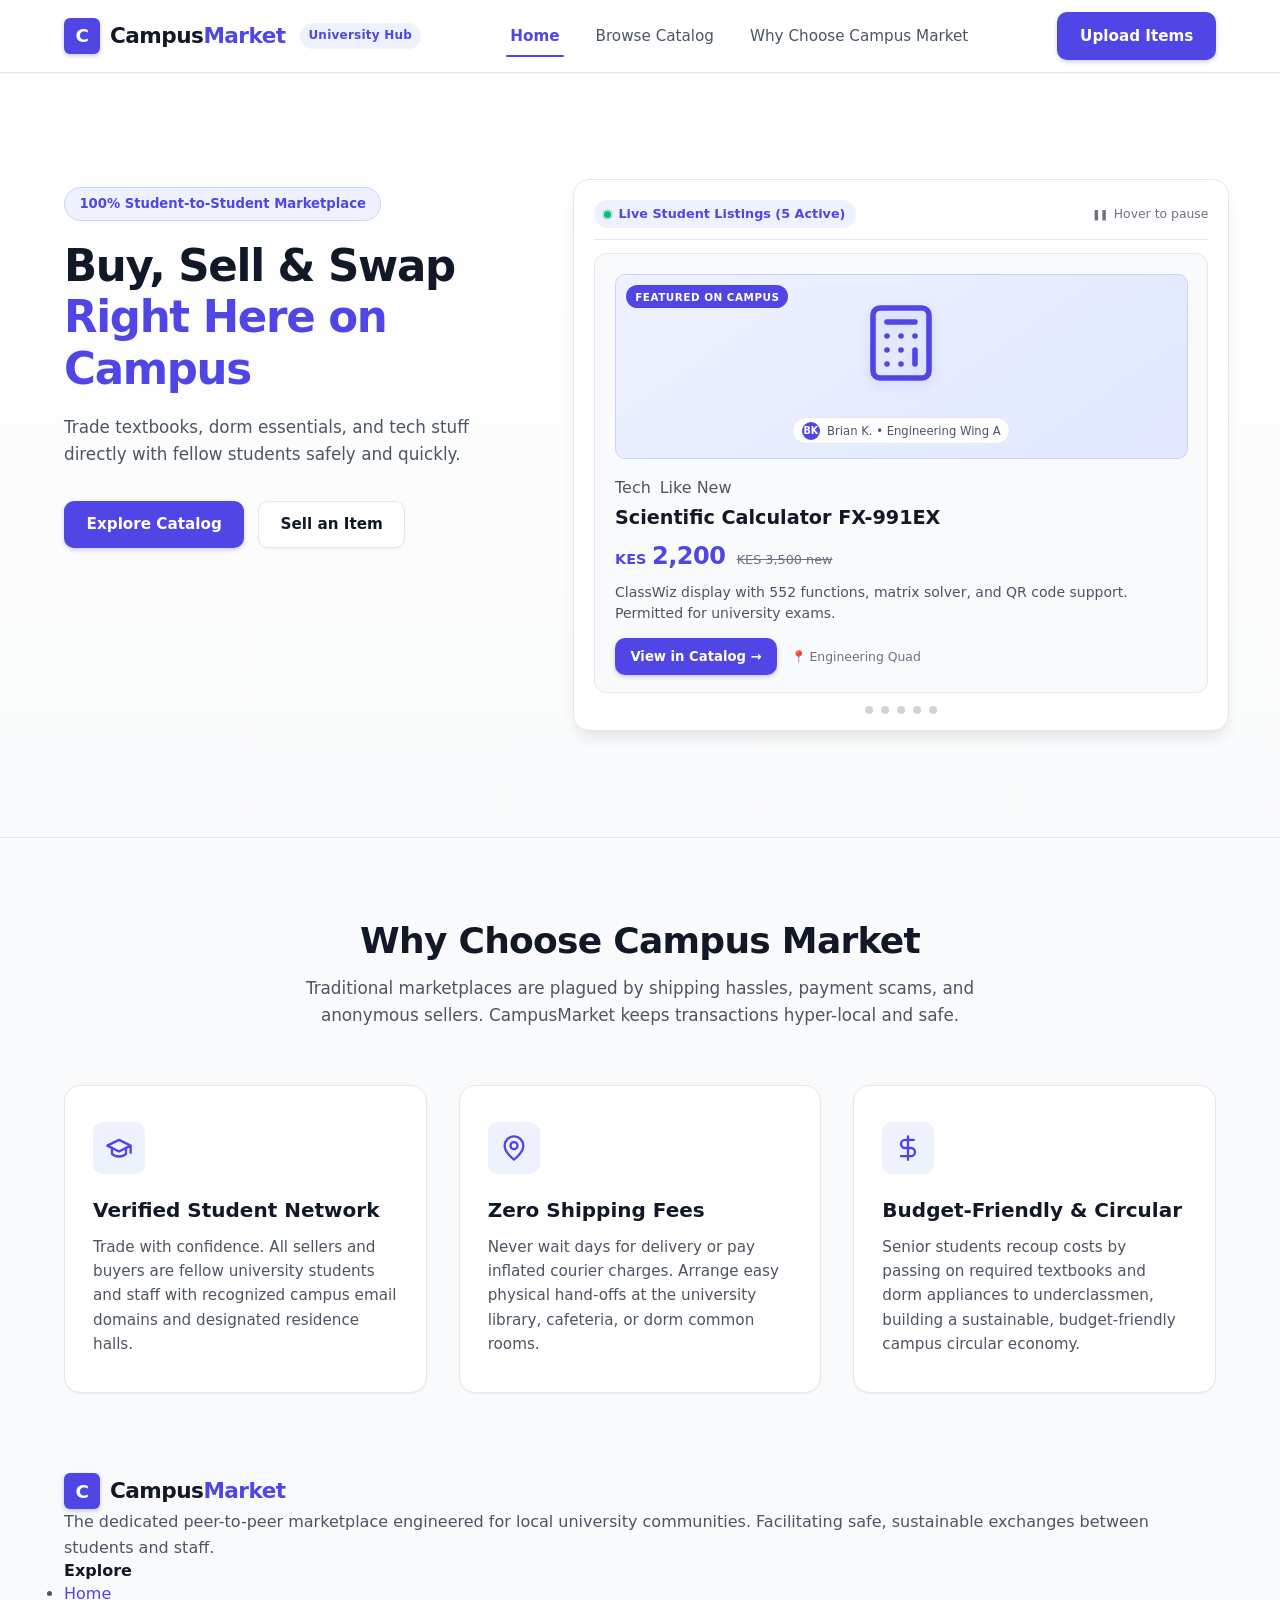
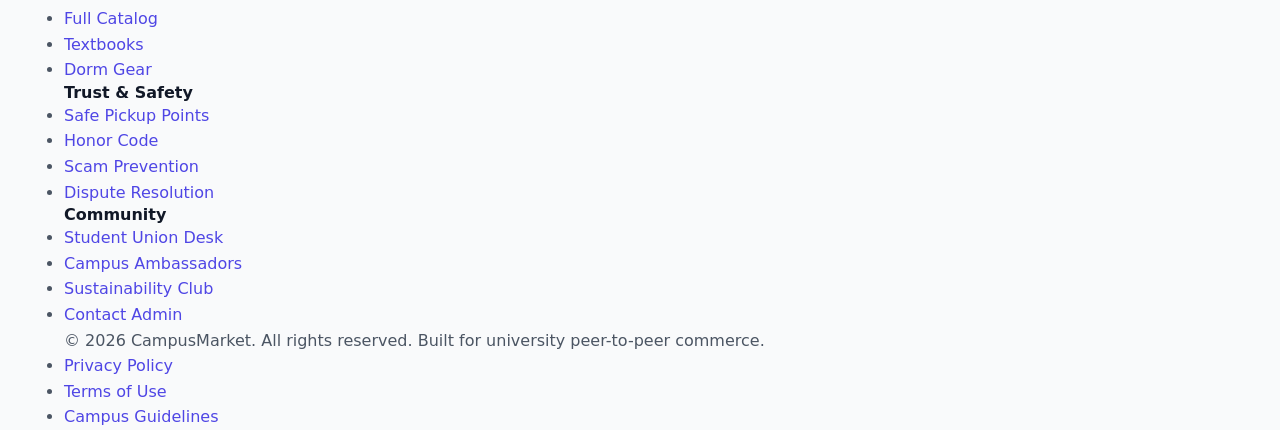
==== index.html @ c62307fa "Finished the home screen" ====
<!DOCTYPE html>
<html lang="en">
<head>
  <meta charset="UTF-8">
  <meta name="viewport" content="width=device-width, initial-scale=1.0">
  <title>CampusMarket - University Peer-to-Peer Marketplace</title>
  <meta name="description" content="CampusMarket is a safe, peer-to-peer campus marketplace for university students to buy, sell, and trade textbooks, dorm equipment, electronics, and supplies locally.">
  <meta property="og:title" content="CampusMarket - University Peer-to-Peer Marketplace">
  <meta property="og:description" content="Buy and sell textbooks, dorm equipment, and academic supplies directly with verified students on campus.">
  <meta property="og:type" content="website">
  
  <!-- Central Stylesheet -->
  <link rel="stylesheet" href="styles.css">
</head>
<body>

  <!-- Accessible Skip to Main Content Link -->
  <a href="#main-content" class="skip-link" id="skip-to-content">Skip to main content</a>

  <!-- ======================================================================
       Global Header & Sticky Navigation
       ====================================================================== -->
  <header class="global-header" id="global-header">
    <div class="container">
      <div class="nav-wrapper">
        <!-- Brand Identity Logo -->
        <a href="index.html" class="brand-logo" id="brand-logo" aria-label="CampusMarket Home">
          <span class="brand-icon-emblem" aria-hidden="true">C</span>
          <span>Campus<span class="brand-accent">Market</span></span>
          <span class="campus-tag">University Hub</span>
        </a>

        <!-- Primary Navigation Links -->
        <nav class="main-nav" id="main-nav" aria-label="Primary Navigation">
          <ul class="nav-list">
            <li><a href="index.html" class="nav-link active" id="nav-link-home" aria-current="page">Home</a></li>
            <li><a href="catalog.html" class="nav-link" id="nav-link-catalog">Browse Catalog</a></li>
            <li><a href="#features" class="nav-link" id="nav-link-why">Why Choose Campus Market</a></li>
          </ul>
        </nav>

        <!-- Header Action CTA -->
        <div class="nav-actions">
          <a href="catalog.html#upload" class="btn btn-primary" id="nav-btn-upload">Upload Items</a>
        </div>
      </div>
    </div>
  </header>

  <!-- ======================================================================
       Main Content Area
       ====================================================================== -->
  <main id="main-content">

    <!-- Hero Banner Section (Near Full-Screen Height with Top-Aligned Left Content and Pure CSS Slider on Right) -->
    <section class="hero-section hero" id="hero-section" aria-labelledby="hero-heading">
      <div class="container hero-container">
        
        <!-- Left Column: Catchphrase & Messaging (~40% width, Top-Aligned) -->
        <div class="hero-content" id="hero-content">
          <div class="hero-pill-badge" id="hero-badge">
            100% Student-to-Student Marketplace
          </div>
          
          <h1 class="hero-title" id="hero-heading">
            Buy, Sell &amp; Swap <br><span class="highlight">Right Here on Campus</span>
          </h1>

          <p class="hero-subtitle">
            Trade textbooks, dorm essentials, and tech stuff directly with fellow students safely and quickly.
          </p>

          <div class="hero-cta-group">
            <a href="catalog.html" class="btn btn-primary" id="hero-cta-browse">
              Explore Catalog
            </a>
            <a href="catalog.html#upload" class="btn btn-secondary" id="hero-cta-sell">
              Sell an Item
            </a>
          </div>
        </div>

        <!-- Right Column: Animated Product Slider Showcase (~60% width) -->
        <div class="hero-showcase" id="hero-showcase">
          <div class="slider-wrapper">
            
            <!-- Slider Top Utility Bar -->
            <div class="slider-top-bar">
              <div class="slider-status-pill">
                <span class="live-dot" aria-hidden="true"></span>
                <span>Live Student Listings (5 Active)</span>
              </div>
              <div class="slider-hint">
                <span class="pause-symbol" aria-hidden="true">&#10074;&#10074;</span>
                <span>Hover to pause</span>
              </div>
            </div>

            <!-- Viewport with hidden overflow -->
            <div class="slider-viewport" id="hero-slider-viewport">
              <div class="slider-track" id="hero-slider-track">

                <!-- Slide 1: Scientific Calculator FX-991EX (Tech) -->
                <article class="slide" id="slide-1" aria-label="Slide 1 of 5: Scientific Calculator FX-991EX">
                  <div class="slide-inner">
                    <!-- Top Portion: Visual Container -->
                    <div class="slide-image-container">
                      <span class="featured-campus-badge">Featured on Campus</span>
                      <div class="slide-graphic-box">
                        <svg width="84" height="84" viewBox="0 0 24 24" fill="none" stroke="#4F46E5" stroke-width="1.6" stroke-linecap="round" stroke-linejoin="round" aria-hidden="true">
                          <rect x="4" y="2" width="16" height="20" rx="2"></rect>
                          <line x1="8" y1="6" x2="16" y2="6"></line>
                          <line x1="16" y1="14" x2="16" y2="18"></line>
                          <path d="M16 10h.01"></path>
                          <path d="M12 10h.01"></path>
                          <path d="M8 10h.01"></path>
                          <path d="M12 14h.01"></path>
                          <path d="M8 14h.01"></path>
                          <path d="M12 18h.01"></path>
                          <path d="M8 18h.01"></path>
                        </svg>
                      </div>
                      <div class="slide-seller-pill">
                        <span class="seller-avatar" aria-hidden="true">BK</span>
                        <span>Brian K. • Engineering Wing A</span>
                      </div>
                    </div>

                    <!-- Bottom Portion: Product Details Stack -->
                    <div class="slide-content">
                      <div class="slide-meta-row">
                        <span class="card-category-tag">Tech</span>
                        <span class="condition-badge badge-like-new">Like New</span>
                      </div>
                      <h3 class="slide-title">Scientific Calculator FX-991EX</h3>
                      <div class="slide-price-tag">
                        <span class="price-currency">KES</span>
                        <span class="price-amount">2,200</span>
                        <span class="price-original">KES 3,500 new</span>
                      </div>
                      <p class="slide-description">
                        ClassWiz display with 552 functions, matrix solver, and QR code support. Permitted for university exams.
                      </p>
                      <div class="slide-actions">
                        <a href="catalog.html#product-3" class="btn btn-primary btn-sm">View in Catalog &rarr;</a>
                        <span class="slide-pickup-note">&#128205; Engineering Quad</span>
                      </div>
                    </div>
                  </div>
                </article>

                <!-- Slide 2: Calculus: Early Transcendentals (Textbook) -->
                <article class="slide" id="slide-2" aria-label="Slide 2 of 5: Calculus Early Transcendentals">
                  <div class="slide-inner">
                    <!-- Top Portion: Visual Container -->
                    <div class="slide-image-container">
                      <span class="featured-campus-badge">Featured on Campus</span>
                      <div class="slide-graphic-box">
                        <svg width="84" height="84" viewBox="0 0 24 24" fill="none" stroke="#4F46E5" stroke-width="1.6" stroke-linecap="round" stroke-linejoin="round" aria-hidden="true">
                          <path d="M4 19.5v-15A2.5 2.5 0 0 1 6.5 2H20v20H6.5a2.5 2.5 0 0 1-2.5-2.5Z"></path>
                          <path d="M6 6h10"></path>
                          <path d="M6 10h10"></path>
                          <path d="M12 14c-1 0-2 .8-2 2s1 2 2 2 2 .8 2 2-1 2-2 2"></path>
                        </svg>
                      </div>
                      <div class="slide-seller-pill">
                        <span class="seller-avatar" aria-hidden="true">AW</span>
                        <span>Amina W. • Main Library Quad</span>
                      </div>
                    </div>

                    <!-- Bottom Portion: Product Details Stack -->
                    <div class="slide-content">
                      <div class="slide-meta-row">
                        <span class="card-category-tag">Textbook</span>
                        <span class="condition-badge badge-like-new">Like New</span>
                      </div>
                      <h3 class="slide-title">Calculus: Early Transcendentals</h3>
                      <div class="slide-price-tag">
                        <span class="price-currency">KES</span>
                        <span class="price-amount">1,500</span>
                        <span class="price-original">KES 3,800 bookstore</span>
                      </div>
                      <p class="slide-description">
                        James Stewart 9th Edition hardcover. Pristine condition with crisp, clean unhighlighted pages.
                      </p>
                      <div class="slide-actions">
                        <a href="catalog.html#product-1" class="btn btn-primary btn-sm">View in Catalog &rarr;</a>
                        <span class="slide-pickup-note">&#128205; Library 2nd Floor</span>
                      </div>
                    </div>
                  </div>
                </article>

                <!-- Slide 3: Mini Fridge / Dorm Kettle (Dorm Gear) -->
                <article class="slide" id="slide-3" aria-label="Slide 3 of 5: Mini Fridge and Dorm Kettle">
                  <div class="slide-inner">
                    <!-- Top Portion: Visual Container -->
                    <div class="slide-image-container">
                      <span class="featured-campus-badge">Featured on Campus</span>
                      <div class="slide-graphic-box">
                        <svg width="84" height="84" viewBox="0 0 24 24" fill="none" stroke="#4F46E5" stroke-width="1.6" stroke-linecap="round" stroke-linejoin="round" aria-hidden="true">
                          <path d="M5 2h14a2 2 0 0 1 2 2v16a2 2 0 0 1-2 2H5a2 2 0 0 1-2-2V4a2 2 0 0 1 2-2Z"></path>
                          <line x1="3" y1="10" x2="21" y2="10"></line>
                          <line x1="7" y1="6" x2="7" y2="7"></line>
                          <line x1="7" y1="14" x2="7" y2="16"></line>
                        </svg>
                      </div>
                      <div class="slide-seller-pill">
                        <span class="seller-avatar" aria-hidden="true">DO</span>
                        <span>David O. • Hall 4 Dorms</span>
                      </div>
                    </div>

                    <!-- Bottom Portion: Product Details Stack -->
                    <div class="slide-content">
                      <div class="slide-meta-row">
                        <span class="card-category-tag">Dorm Gear</span>
                        <span class="condition-badge badge-good">Good</span>
                      </div>
                      <h3 class="slide-title">Mini Fridge / Dorm Kettle</h3>
                      <div class="slide-price-tag">
                        <span class="price-currency">KES</span>
                        <span class="price-amount">3,500</span>
                        <span class="price-original">KES 6,200 new</span>
                      </div>
                      <p class="slide-description">
                        Fast-boil 1.8L auto-shutoff electric kettle and hostel cooler storage essentials. Fully tested.
                      </p>
                      <div class="slide-actions">
                        <a href="catalog.html#product-2" class="btn btn-primary btn-sm">View in Catalog &rarr;</a>
                        <span class="slide-pickup-note">&#128205; Hall 4 Common Room</span>
                      </div>
                    </div>
                  </div>
                </article>

                <!-- Slide 4: TaoTronics LED Study Desk Lamp (Dorm Gear) -->
                <article class="slide" id="slide-4" aria-label="Slide 4 of 5: TaoTronics LED Study Desk Lamp">
                  <div class="slide-inner">
                    <!-- Top Portion: Visual Container -->
                    <div class="slide-image-container">
                      <span class="featured-campus-badge">Featured on Campus</span>
                      <div class="slide-graphic-box">
                        <svg width="84" height="84" viewBox="0 0 24 24" fill="none" stroke="#4F46E5" stroke-width="1.6" stroke-linecap="round" stroke-linejoin="round" aria-hidden="true">
                          <path d="M12 2v6"></path>
                          <path d="M9 8h6l2 4H7l2-4z"></path>
                          <path d="M12 12v6"></path>
                          <path d="M8 22h8"></path>
                          <line x1="12" y1="18" x2="12" y2="22"></line>
                          <line x1="5" y1="12" x2="3" y2="13"></line>
                          <line x1="19" y1="12" x2="21" y2="13"></line>
                        </svg>
                      </div>
                      <div class="slide-seller-pill">
                        <span class="seller-avatar" aria-hidden="true">FC</span>
                        <span>Faith C. • Hall 2 East Wing</span>
                      </div>
                    </div>

                    <!-- Bottom Portion: Product Details Stack -->
                    <div class="slide-content">
                      <div class="slide-meta-row">
                        <span class="card-category-tag">Dorm Gear</span>
                        <span class="condition-badge badge-like-new">Like New</span>
                      </div>
                      <h3 class="slide-title">TaoTronics LED Study Desk Lamp</h3>
                      <div class="slide-price-tag">
                        <span class="price-currency">KES</span>
                        <span class="price-amount">1,850</span>
                        <span class="price-original">KES 3,200 new</span>
                      </div>
                      <p class="slide-description">
                        Flicker-free desk lamp with 5 color temperatures, multi-level dimming, and built-in USB charging port.
                      </p>
                      <div class="slide-actions">
                        <a href="catalog.html#product-4" class="btn btn-primary btn-sm">View in Catalog &rarr;</a>
                        <span class="slide-pickup-note">&#128205; Hall 2 Reception</span>
                      </div>
                    </div>
                  </div>
                </article>

                <!-- Slide 5: Sony WH-CH720N Noise-Cancelling Headphones (Tech) -->
                <article class="slide" id="slide-5" aria-label="Slide 5 of 5: Sony WH-CH720N Headphones">
                  <div class="slide-inner">
                    <!-- Top Portion: Visual Container -->
                    <div class="slide-image-container">
                      <span class="featured-campus-badge">Featured on Campus</span>
                      <div class="slide-graphic-box">
                        <svg width="84" height="84" viewBox="0 0 24 24" fill="none" stroke="#4F46E5" stroke-width="1.6" stroke-linecap="round" stroke-linejoin="round" aria-hidden="true">
                          <path d="M3 18v-6a9 9 0 0 1 18 0v6"></path>
                          <path d="M21 19a2 2 0 0 1-2 2h-1a2 2 0 0 1-2-2v-3a2 2 0 0 1 2-2h3zM3 19a2 2 0 0 0 2 2h1a2 2 0 0 0 2-2v-3a2 2 0 0 0-2-2H3z"></path>
                        </svg>
                      </div>
                      <div class="slide-seller-pill">
                        <span class="seller-avatar" aria-hidden="true">SA</span>
                        <span>Stacy A. • Postgraduate Wing</span>
                      </div>
                    </div>

                    <!-- Bottom Portion: Product Details Stack -->
                    <div class="slide-content">
                      <div class="slide-meta-row">
                        <span class="card-category-tag">Tech</span>
                        <span class="condition-badge badge-good">Good</span>
                      </div>
                      <h3 class="slide-title">Sony WH-CH720N Headphones</h3>
                      <div class="slide-price-tag">
                        <span class="price-currency">KES</span>
                        <span class="price-amount">7,900</span>
                        <span class="price-original">KES 14,500 new</span>
                      </div>
                      <p class="slide-description">
                        Dual noise-sensor active cancellation with 35-hour battery life. Ideal for focused revision in campus libraries.
                      </p>
                      <div class="slide-actions">
                        <a href="catalog.html#product-6" class="btn btn-primary btn-sm">View in Catalog &rarr;</a>
                        <span class="slide-pickup-note">&#128205; Postgraduate Hall</span>
                      </div>
                    </div>
                  </div>
                </article>

              </div>
            </div>

            <!-- Pure CSS Visual Slide Indicators (5 Dots Synchronized) -->
            <div class="slider-indicators" aria-hidden="true">
              <span class="indicator-dot dot-1" title="Slide 1"></span>
              <span class="indicator-dot dot-2" title="Slide 2"></span>
              <span class="indicator-dot dot-3" title="Slide 3"></span>
              <span class="indicator-dot dot-4" title="Slide 4"></span>
              <span class="indicator-dot dot-5" title="Slide 5"></span>
            </div>

          </div>
        </div>

      </div>
    </section>

    <!-- Features & Benefits Section (3-Column Architecture) -->
    <section class="features-section" id="features" aria-labelledby="features-heading">
      <div class="container">
        
        <header class="section-header">
          <h2 id="features-heading">Why Choose Campus Market</h2>
          <p>Traditional marketplaces are plagued by shipping hassles, payment scams, and anonymous sellers. CampusMarket keeps transactions hyper-local and safe.</p>
        </header>

        <div class="features-grid">
          
          <!-- Feature 1: Verified University Network -->
          <article class="feature-card" id="feature-verified">
            <div class="feature-icon-bubble" aria-hidden="true">
              <!-- Academic Verification Icon -->
              <svg width="28" height="28" viewBox="0 0 24 24" fill="none" stroke="currentColor" stroke-width="2" stroke-linecap="round" stroke-linejoin="round">
                <path d="M22 10v6M2 10l10-5 10 5-10 5z"></path>
                <path d="M6 12v5c3 3 9 3 12 0v-5"></path>
              </svg>
            </div>
            <h3>Verified Student Network</h3>
            <p>
              Trade with confidence. All sellers and buyers are fellow university students and staff with recognized campus email domains and designated residence halls.
            </p>
          </article>

          <!-- Feature 2: Zero Shipping & Instant Pickup -->
          <article class="feature-card" id="feature-shipping">
            <div class="feature-icon-bubble" aria-hidden="true">
              <!-- Location / Hand-off Icon -->
              <svg width="28" height="28" viewBox="0 0 24 24" fill="none" stroke="currentColor" stroke-width="2" stroke-linecap="round" stroke-linejoin="round">
                <path d="M20 10c0 6-8 12-8 12s-8-6-8-12a8 8 0 0 1 16 0Z"></path>
                <circle cx="12" cy="10" r="3"></circle>
              </svg>
            </div>
            <h3>Zero Shipping Fees</h3>
            <p>
              Never wait days for delivery or pay inflated courier charges. Arrange easy physical hand-offs at the university library, cafeteria, or dorm common rooms.
            </p>
          </article>

          <!-- Feature 3: Affordable Academic Essentials -->
          <article class="feature-card" id="feature-savings">
            <div class="feature-icon-bubble" aria-hidden="true">
              <!-- Savings / Eco Reuse Icon -->
              <svg width="28" height="28" viewBox="0 0 24 24" fill="none" stroke="currentColor" stroke-width="2" stroke-linecap="round" stroke-linejoin="round">
                <path d="M12 2v20M17 5H9.5a3.5 3.5 0 0 0 0 7h5a3.5 3.5 0 0 1 0 7H6"></path>
              </svg>
            </div>
            <h3>Budget-Friendly &amp; Circular</h3>
            <p>
              Senior students recoup costs by passing on required textbooks and dorm appliances to underclassmen, building a sustainable, budget-friendly campus circular economy.
            </p>
          </article>

        </div>
      </div>
    </section>

  </main>

  <!-- ======================================================================
       Global Footer
       ====================================================================== -->
  <footer class="global-footer" id="global-footer">
    <div class="container">
      
      <div class="footer-grid">
        <!-- Brand Information Column -->
        <div class="footer-col footer-brand-col">
          <a href="index.html" class="brand-logo footer-brand-logo" id="footer-brand-logo">
            <span class="brand-icon-emblem" aria-hidden="true">C</span>
            <span>Campus<span class="brand-accent">Market</span></span>
          </a>
          <p>
            The dedicated peer-to-peer marketplace engineered for local university communities. Facilitating safe, sustainable exchanges between students and staff.
          </p>
        </div>

        <!-- Quick Navigation -->
        <div class="footer-col">
          <h4>Explore</h4>
          <ul class="footer-nav-list">
            <li><a href="index.html" class="footer-nav-link">Home</a></li>
            <li><a href="catalog.html" class="footer-nav-link">Full Catalog</a></li>
            <li><a href="catalog.html" class="footer-nav-link">Textbooks</a></li>
            <li><a href="catalog.html" class="footer-nav-link">Dorm Gear</a></li>
          </ul>
        </div>

        <!-- Campus Safety Guidelines -->
        <div class="footer-col">
          <h4>Trust &amp; Safety</h4>
          <ul class="footer-nav-list">
            <li><a href="#features" class="footer-nav-link">Safe Pickup Points</a></li>
            <li><a href="#features" class="footer-nav-link">Honor Code</a></li>
            <li><a href="#features" class="footer-nav-link">Scam Prevention</a></li>
            <li><a href="#features" class="footer-nav-link">Dispute Resolution</a></li>
          </ul>
        </div>

        <!-- Academic Community Support -->
        <div class="footer-col">
          <h4>Community</h4>
          <ul class="footer-nav-list">
            <li><a href="catalog.html" class="footer-nav-link">Student Union Desk</a></li>
            <li><a href="catalog.html" class="footer-nav-link">Campus Ambassadors</a></li>
            <li><a href="catalog.html" class="footer-nav-link">Sustainability Club</a></li>
            <li><a href="catalog.html" class="footer-nav-link">Contact Admin</a></li>
          </ul>
        </div>
      </div>

      <!-- Footer Bottom Copyright & Standards -->
      <div class="footer-bottom-bar">
        <p class="copyright-text">&copy; 2026 CampusMarket. All rights reserved. Built for university peer-to-peer commerce.</p>
        <ul class="footer-legal-links">
          <li><a href="#">Privacy Policy</a></li>
          <li><a href="#">Terms of Use</a></li>
          <li><a href="#">Campus Guidelines</a></li>
        </ul>
      </div>

    </div>
  </footer>

</body>
</html>
---- styles.css ----
:root {
  /* Brand Color Palette */
  --color-primary: #4F46E5;        /* Tech Marketplace Indigo */
  --color-primary-hover: #4338CA;  /* Dark Indigo */
  --color-primary-light: #EEF2FF;  /* Subtle Indigo Tint */
  --color-primary-border: #C7D2FE; /* Indigo Accent Border */

  /* Neutral Surface & Background System */
  --color-bg: #F9FAFB;             /* Soft Neutral Page Background */
  --color-surface: #FFFFFF;        /* Pure White Card/Header Surface */
  --color-surface-subtle: #F3F4F6; /* Light Contrast Background */
  --color-border: #E5E7EB;         /* Standard Subtle Divider */
  --color-border-dark: #D1D5DB;    /* Interactive Border */

  /* High-Contrast Typography */
  --color-text-primary: #111827;   /* Deep Slate/Gray for Headings & Price */
  --color-text-secondary: #4B5563; /* Readable Slate for Paragraphs */
  --color-text-muted: #6B7280;     /* Muted Slate for Meta Details & Labels */
  --color-text-inverse: #FFFFFF;   /* White text on Primary */

  /* Semantic Condition Badges */
  --badge-like-new-bg: #DEF7EC;
  --badge-like-new-text: #03543F;
  --badge-good-bg: #E1EFFE;
  --badge-good-text: #1E429F;
  --badge-usable-bg: #FEF3C7;
  --badge-usable-text: #92400E;

  /* Typography Stack */
  --font-family: system-ui, -apple-system, BlinkMacSystemFont, "Segoe UI", Roboto, Oxygen, Ubuntu, Cantarell, "Helvetica Neue", sans-serif;
  --font-mono: ui-monospace, SFMono-Regular, Menlo, Monaco, Consolas, monospace;

  /* Box Shadows for Micro-Elevation */
  --shadow-sm: 0 1px 2px 0 rgba(0, 0, 0, 0.05);
  --shadow-md: 0 4px 6px -1px rgba(0, 0, 0, 0.08), 0 2px 4px -2px rgba(0, 0, 0, 0.04);
  --shadow-lg: 0 10px 15px -3px rgba(0, 0, 0, 0.08), 0 4px 6px -4px rgba(0, 0, 0, 0.03);
  --shadow-card-hover: 0 16px 24px -4px rgba(79, 70, 229, 0.12), 0 6px 8px -4px rgba(0, 0, 0, 0.04);

  /* Border Radii */
  --radius-sm: 6px;
  --radius-md: 10px;
  --radius-lg: 16px;
  --radius-pill: 9999px;

  /* Transitions */
  --transition-fast: 150ms cubic-bezier(0.4, 0, 0.2, 1);
  --transition-base: 220ms cubic-bezier(0.4, 0, 0.2, 1);
}

/* --------------------------------------------------------------------------
   2. Reset & Base Typography
   -------------------------------------------------------------------------- */
*,
*::before,
*::after {
  box-sizing: border-box;
  margin: 0;
  padding: 0;
}

html {
  font-size: 100%; /* 16px base */
  scroll-behavior: smooth;
}

body {
  font-family: var(--font-family);
  background-color: var(--color-bg);
  color: var(--color-text-secondary);
  line-height: 1.6;
  min-height: 100vh;
  display: flex;
  flex-direction: column;
  -webkit-font-smoothing: antialiased;
}

/* Accessibility: Skip to Content */
.skip-link {
  position: absolute;
  top: -120px;
  left: 1.5rem;
  background-color: var(--color-primary);
  color: var(--color-text-inverse);
  padding: 0.75rem 1.5rem;
  font-weight: 600;
  border-radius: var(--radius-sm);
  z-index: 9999;
  text-decoration: none;
  box-shadow: var(--shadow-lg);
  transition: top var(--transition-fast);
}

.skip-link:focus {
  top: 1.25rem;
  outline: 3px solid #000000;
}

/* Base Headings & Links */
h1, h2, h3, h4 {
  color: var(--color-text-primary);
  font-weight: 700;
  line-height: 1.25;
}

a {
  color: var(--color-primary);
  text-decoration: none;
  transition: color var(--transition-fast);
}

a:hover {
  color: var(--color-primary-hover);
}

/* Global Content Container */
.container {
  width: 100%;
  max-width: 1200px;
  margin-left: auto;
  margin-right: auto;
  padding-left: 1.5rem;
  padding-right: 1.5rem;
}

/* --------------------------------------------------------------------------
   3. Global Sticky Navigation Bar
   -------------------------------------------------------------------------- */
.global-header {
  position: sticky;
  top: 0;
  z-index: 1000;
  background-color: var(--color-surface);
  border-bottom: 1px solid var(--color-border);
  box-shadow: var(--shadow-sm);
}

.nav-wrapper {
  display: flex;
  align-items: center;
  justify-content: space-between;
  height: 4.5rem;
  gap: 1.5rem;
}

/* Brand Identity */
.brand-logo {
  display: flex;
  align-items: center;
  gap: 0.625rem;
  font-size: 1.35rem;
  font-weight: 800;
  color: var(--color-text-primary);
  letter-spacing: -0.025em;
  text-decoration: none;
}

.brand-icon-emblem {
  width: 2.25rem;
  height: 2.25rem;
  background-color: var(--color-primary);
  color: var(--color-text-inverse);
  border-radius: var(--radius-sm);
  display: inline-flex;
  align-items: center;
  justify-content: center;
  font-size: 1.15rem;
  font-weight: 800;
  box-shadow: 0 2px 4px rgba(79, 70, 229, 0.3);
}

.brand-accent {
  color: var(--color-primary);
}

.campus-tag {
  font-size: 0.75rem;
  font-weight: 600;
  background-color: var(--color-primary-light);
  color: var(--color-primary);
  padding: 0.2rem 0.55rem;
  border-radius: var(--radius-pill);
  margin-left: 0.25rem;
  letter-spacing: 0.02em;
}

/* Primary Navigation Links */
.main-nav {
  display: flex;
  align-items: center;
}

.nav-list {
  display: flex;
  align-items: center;
  gap: 1.75rem;
  list-style: none;
}

.nav-link {
  font-weight: 500;
  font-size: 0.95rem;
  color: var(--color-text-secondary);
  padding: 0.5rem 0.25rem;
  position: relative;
  transition: color var(--transition-fast);
}

.nav-link:hover {
  color: var(--color-primary);
}

.nav-link.active {
  color: var(--color-primary);
  font-weight: 600;
}

.nav-link.active::after {
  content: "";
  position: absolute;
  bottom: -4px;
  left: 0;
  right: 0;
  height: 2px;
  background-color: var(--color-primary);
  border-radius: var(--radius-pill);
}

.nav-actions {
  display: flex;
  align-items: center;
  gap: 0.75rem;
}

/* --------------------------------------------------------------------------
   4. Buttons & Interactive Controls
   -------------------------------------------------------------------------- */
.btn {
  display: inline-flex;
  align-items: center;
  justify-content: center;
  font-family: inherit;
  font-size: 0.95rem;
  font-weight: 600;
  padding: 0.65rem 1.35rem;
  border-radius: var(--radius-md);
  border: 1px solid transparent;
  cursor: pointer;
  text-decoration: none;
  white-space: nowrap;
  transition: var(--transition-base);
}

.btn-primary {
  background-color: var(--color-primary);
  color: var(--color-text-inverse);
  box-shadow: 0 2px 4px rgba(79, 70, 229, 0.25);
}

.btn-primary:hover {
  background-color: var(--color-primary-hover);
  color: var(--color-text-inverse);
  transform: translateY(-1px);
  box-shadow: 0 4px 10px rgba(79, 70, 229, 0.35);
}

.btn-secondary {
  background-color: var(--color-surface);
  color: var(--color-text-primary);
  border-color: var(--color-border);
  box-shadow: var(--shadow-sm);
}

.btn-secondary:hover {
  background-color: var(--color-surface-subtle);
  border-color: var(--color-border-dark);
  color: var(--color-text-primary);
  transform: translateY(-1px);
}

.btn-outline {
  background-color: transparent;
  color: var(--color-primary);
  border: 1.5px solid var(--color-primary);
  padding: 0.45rem 0.95rem;
  font-size: 0.875rem;
}

.btn-outline:hover {
  background-color: var(--color-primary);
  color: var(--color-text-inverse);
  box-shadow: 0 2px 6px rgba(79, 70, 229, 0.25);
}

.btn:focus-visible {
  outline: 2px solid var(--color-primary);
  outline-offset: 2px;
}

/* --------------------------------------------------------------------------
   5. Home Page: Hero Banner & Pure CSS Slider Showcase
   -------------------------------------------------------------------------- */
.hero,
.hero-section {
  min-height: calc(100vh - 4.5rem);
  min-height: 85vh;
  display: flex;
  align-items: center;
  background: linear-gradient(180deg, #FFFFFF 0%, #F9FAFB 100%);
  padding: 3.5rem 0;
  border-bottom: 1px solid var(--color-border);
}

.hero-container {
  display: flex;
  align-items: flex-start; /* Top-align content leaving open space below CTAs */
  justify-content: space-between;
  gap: 3rem;
  width: 100%;
}

/* --------------------------------------------------------------------------
   Left Column: Catchphrase, Messaging & Actions (40% width, Top-Aligned)
   -------------------------------------------------------------------------- */
.hero-content {
  flex: 0 0 40%;
  max-width: 40%;
  align-self: flex-start;
  padding-top: 0.5rem;
}

.hero-pill-badge {
  display: inline-flex;
  align-items: center;
  gap: 0.5rem;
  background-color: var(--color-primary-light);
  color: var(--color-primary);
  border: 1px solid var(--color-primary-border);
  padding: 0.35rem 0.9rem;
  border-radius: var(--radius-pill);
  font-size: 0.825rem;
  font-weight: 600;
  margin-bottom: 1.25rem;
}

.hero-title {
  font-size: clamp(2rem, 3.4vw, 3rem);
  letter-spacing: -0.03em;
  margin-bottom: 1.15rem;
  line-height: 1.18;
  color: var(--color-text-primary);
}

.highlight {
  color: var(--color-primary);
  position: relative;
  display: inline;
}

.hero-subtitle {
  font-size: 1.05rem;
  color: var(--color-text-secondary);
  line-height: 1.65;
  margin-bottom: 2rem;
}

.hero-cta-group {
  display: flex;
  flex-wrap: wrap;
  gap: 0.85rem;
  margin-bottom: 2.5rem;
}

/* --------------------------------------------------------------------------
   Right Column: Product Slider Showcase (60% width)
   -------------------------------------------------------------------------- */
.hero-showcase {
  flex: 0 0 calc(60% - 3rem);
  flex: 0 0 57%;
  max-width: 57%;
  min-width: 0; /* Defensive CSS: prevent flex children from bursting container */
}

.slider-wrapper {
  background-color: var(--color-surface);
  border: 1px solid var(--color-border);
  border-radius: 16px;
  padding: 1.25rem 1.25rem 1rem;
  box-shadow: var(--shadow-lg);
  position: relative;
}

/* Slider Top Status Header */
.slider-top-bar {
  display: flex;
  align-items: center;
  justify-content: space-between;
  margin-bottom: 0.85rem;
  padding-bottom: 0.65rem;
  border-bottom: 1px solid var(--color-border);
}

.slider-status-pill {
  display: inline-flex;
  align-items: center;
  gap: 0.45rem;
  font-size: 0.8rem;
  font-weight: 600;
  color: var(--color-primary);
  background-color: var(--color-primary-light);
  padding: 0.25rem 0.65rem;
  border-radius: var(--radius-pill);
}

.live-dot {
  width: 7px;
  height: 7px;
  border-radius: 50%;
  background-color: #10B981;
  box-shadow: 0 0 0 2px rgba(16, 185, 129, 0.25);
}

.slider-hint {
  display: inline-flex;
  align-items: center;
  gap: 0.4rem;
  font-size: 0.775rem;
  color: var(--color-text-muted);
  font-weight: 500;
}

.pause-symbol {
  font-size: 0.65rem;
  letter-spacing: -1px;
}

/* Slider Viewport (Hides Overflow) */
.slider-viewport {
  overflow: hidden;
  border-radius: 12px;
  position: relative;
  background-color: #F8FAFC;
  border: 1px solid var(--color-border);
}

/* Sliding Track (500% width for 5 slides) */
.slider-track {
  display: flex;
  width: 500%;
  animation: slideSequence 20s infinite ease-in-out;
  will-change: transform;
}

/* Hover to Freeze Animation */
.slider-viewport:hover .slider-track,
.slider-track:hover,
.slider-wrapper:hover .slider-track,
.hero-showcase:hover .slider-track {
  animation-play-state: paused;
}

/* Individual Slide Card (20% of 500% = 100% of Viewport) */
.slide {
  width: 20%;
  flex: 0 0 20%;
  box-sizing: border-box;
  padding: 1.25rem 1.25rem 1rem;
}

/* Vertical Stack Card Structure */
.slide-inner {
  display: flex;
  flex-direction: column;
  width: 100%;
}

/* Top Portion (Visual): Large product image / visual placeholder container */
.slide-image-container,
.slide-media {
  width: 100%;
  height: 185px;
  background: linear-gradient(145deg, #EEF2FF 0%, #E0E7FF 100%);
  border-radius: var(--radius-md);
  padding: 0.85rem;
  position: relative;
  border: 1px solid var(--color-primary-border);
  display: flex;
  flex-direction: column;
  align-items: center;
  justify-content: center;
  margin-bottom: 1rem;
}

.featured-campus-badge {
  position: absolute;
  top: 0.65rem;
  left: 0.65rem;
  font-size: 0.65rem;
  font-weight: 700;
  text-transform: uppercase;
  letter-spacing: 0.05em;
  background-color: var(--color-primary);
  color: #FFFFFF;
  padding: 0.2rem 0.55rem;
  border-radius: var(--radius-pill);
}

.slide-graphic-box {
  margin: 0.75rem 0 0.4rem;
  display: flex;
  align-items: center;
  justify-content: center;
  filter: drop-shadow(0 4px 6px rgba(79, 70, 229, 0.15));
}

.slide-seller-pill {
  display: flex;
  align-items: center;
  gap: 0.45rem;
  background-color: rgba(255, 255, 255, 0.95);
  border: 1px solid var(--color-border);
  padding: 0.2rem 0.55rem;
  border-radius: var(--radius-pill);
  font-size: 0.725rem;
  color: var(--color-text-secondary);
  font-weight: 500;
  white-space: nowrap;
  margin-top: auto;
}

.seller-avatar {
  width: 18px;
  height: 18px;
  background-color: var(--color-primary);
  color: #FFFFFF;
  font-size: 0.6rem;
  font-weight: 700;
  border-radius: 50%;
  display: inline-flex;
  align-items: center;
  justify-content: center;
}

/* Bottom Portion (Content): Product details stacked cleanly beneath image */
.slide-content,
.slide-body {
  display: flex;
  flex-direction: column;
}

.slide-meta-row {
  display: flex;
  align-items: center;
  gap: 0.55rem;
  margin-bottom: 0.35rem;
}

.slide-title {
  font-size: 1.2rem;
  font-weight: 700;
  color: var(--color-text-primary);
  line-height: 1.3;
  margin-bottom: 0.35rem;
}

.slide-price-tag {
  display: flex;
  align-items: baseline;
  gap: 0.35rem;
  margin-bottom: 0.45rem;
}

.slide-price-tag .price-currency {
  font-size: 0.9rem;
  font-weight: 700;
  color: var(--color-primary);
}

.slide-price-tag .price-amount {
  font-size: 1.5rem;
  font-weight: 800;
  color: var(--color-primary);
  letter-spacing: -0.02em;
}

.slide-price-tag .price-original {
  font-size: 0.8rem;
  color: var(--color-text-muted);
  text-decoration: line-through;
  margin-left: 0.35rem;
}

.slide-description {
  font-size: 0.875rem;
  color: var(--color-text-secondary);
  line-height: 1.5;
  margin-bottom: 0.85rem;
}

.slide-actions {
  display: flex;
  align-items: center;
  gap: 0.85rem;
  flex-wrap: wrap;
}

.btn-sm {
  padding: 0.45rem 0.9rem;
  font-size: 0.825rem;
}

.slide-pickup-note {
  font-size: 0.775rem;
  color: var(--color-text-muted);
  font-weight: 500;
}

/* Synchronized Slide Indicator Dots */
.slider-indicators {
  display: flex;
  justify-content: center;
  align-items: center;
  gap: 0.5rem;
  margin-top: 0.85rem;
}

.indicator-dot {
  display: inline-block;
  height: 8px;
  width: 8px;
  border-radius: var(--radius-pill);
  background-color: var(--color-border-dark);
  transition: all 0.3s ease;
}

.indicator-dot.dot-1 { animation: dotAnim1 20s infinite ease-in-out; }
.indicator-dot.dot-2 { animation: dotAnim2 20s infinite ease-in-out; }
.indicator-dot.dot-3 { animation: dotAnim3 20s infinite ease-in-out; }
.indicator-dot.dot-4 { animation: dotAnim4 20s infinite ease-in-out; }
.indicator-dot.dot-5 { animation: dotAnim5 20s infinite ease-in-out; }

.slider-wrapper:hover .indicator-dot,
.hero-showcase:hover .indicator-dot {
  animation-play-state: paused;
}

/* --------------------------------------------------------------------------
   Pure CSS Slider Keyframes (5 Slides with Dwell Time & Smooth Swipes)
   -------------------------------------------------------------------------- */
@keyframes slideSequence {
  0% { transform: translateX(0%); }
  16% { transform: translateX(0%); }

  20% { transform: translateX(-20%); }
  36% { transform: translateX(-20%); }

  40% { transform: translateX(-40%); }
  56% { transform: translateX(-40%); }

  60% { transform: translateX(-60%); }
  76% { transform: translateX(-60%); }

  80% { transform: translateX(-80%); }
  96% { transform: translateX(-80%); }

  100% { transform: translateX(0%); }
}

@keyframes dotAnim1 {
  0%, 16% { width: 24px; background-color: var(--color-primary); }
  20%, 100% { width: 8px; background-color: var(--color-border-dark); }
}

@keyframes dotAnim2 {
  0%, 16% { width: 8px; background-color: var(--color-border-dark); }
  20%, 36% { width: 24px; background-color: var(--color-primary); }
  40%, 100% { width: 8px; background-color: var(--color-border-dark); }
}

@keyframes dotAnim3 {
  0%, 36% { width: 8px; background-color: var(--color-border-dark); }
  40%, 56% { width: 24px; background-color: var(--color-primary); }
  60%, 100% { width: 8px; background-color: var(--color-border-dark); }
}

@keyframes dotAnim4 {
  0%, 56% { width: 8px; background-color: var(--color-border-dark); }
  60%, 76% { width: 24px; background-color: var(--color-primary); }
  80%, 100% { width: 8px; background-color: var(--color-border-dark); }
}

@keyframes dotAnim5 {
  0%, 76% { width: 8px; background-color: var(--color-border-dark); }
  80%, 96% { width: 24px; background-color: var(--color-primary); }
  100% { width: 8px; background-color: var(--color-border-dark); }
}

/* --------------------------------------------------------------------------
   6. Home Page: 3-Column Features Section
   -------------------------------------------------------------------------- */
.features-section {
  padding: 5rem 0;
}

.section-header {
  text-align: center;
  max-width: 680px;
  margin: 0 auto 3.5rem;
}

.section-header h2 {
  font-size: 2.25rem;
  letter-spacing: -0.02em;
  margin-bottom: 0.75rem;
}

.section-header p {
  font-size: 1.05rem;
  color: var(--color-text-secondary);
}

.features-grid {
  display: grid;
  grid-template-columns: repeat(3, 1fr);
  gap: 2rem;
}

.feature-card {
  background-color: var(--color-surface);
  border: 1px solid var(--color-border);
  border-radius: var(--radius-lg);
  padding: 2.25rem 1.75rem;
  box-shadow: var(--shadow-sm);
  transition: var(--transition-base);
  display: flex;
  flex-direction: column;
}

.feature-card:hover {
  transform: translateY(-4px);
  border-color: var(--color-primary-border);
  box-shadow: var(--shadow-card-hover);
}

.feature-icon-bubble {
  width: 3.25rem;
  height: 3.25rem;
  border-radius: var(--radius-md);
  background-color: var(--color-primary-light);
  color: var(--color-primary);
  display: flex;
  align-items: center;
  justify-content: center;
  margin-bottom: 1.5rem;
  font-size: 1.5rem;
}

.feature-card h3 {
  font-size: 1.25rem;
  margin-bottom: 0.75rem;
}

.feature-card p {
  color: var(--color-text-secondary);
  font-size: 0.95rem;
  line-height: 1.6;
}
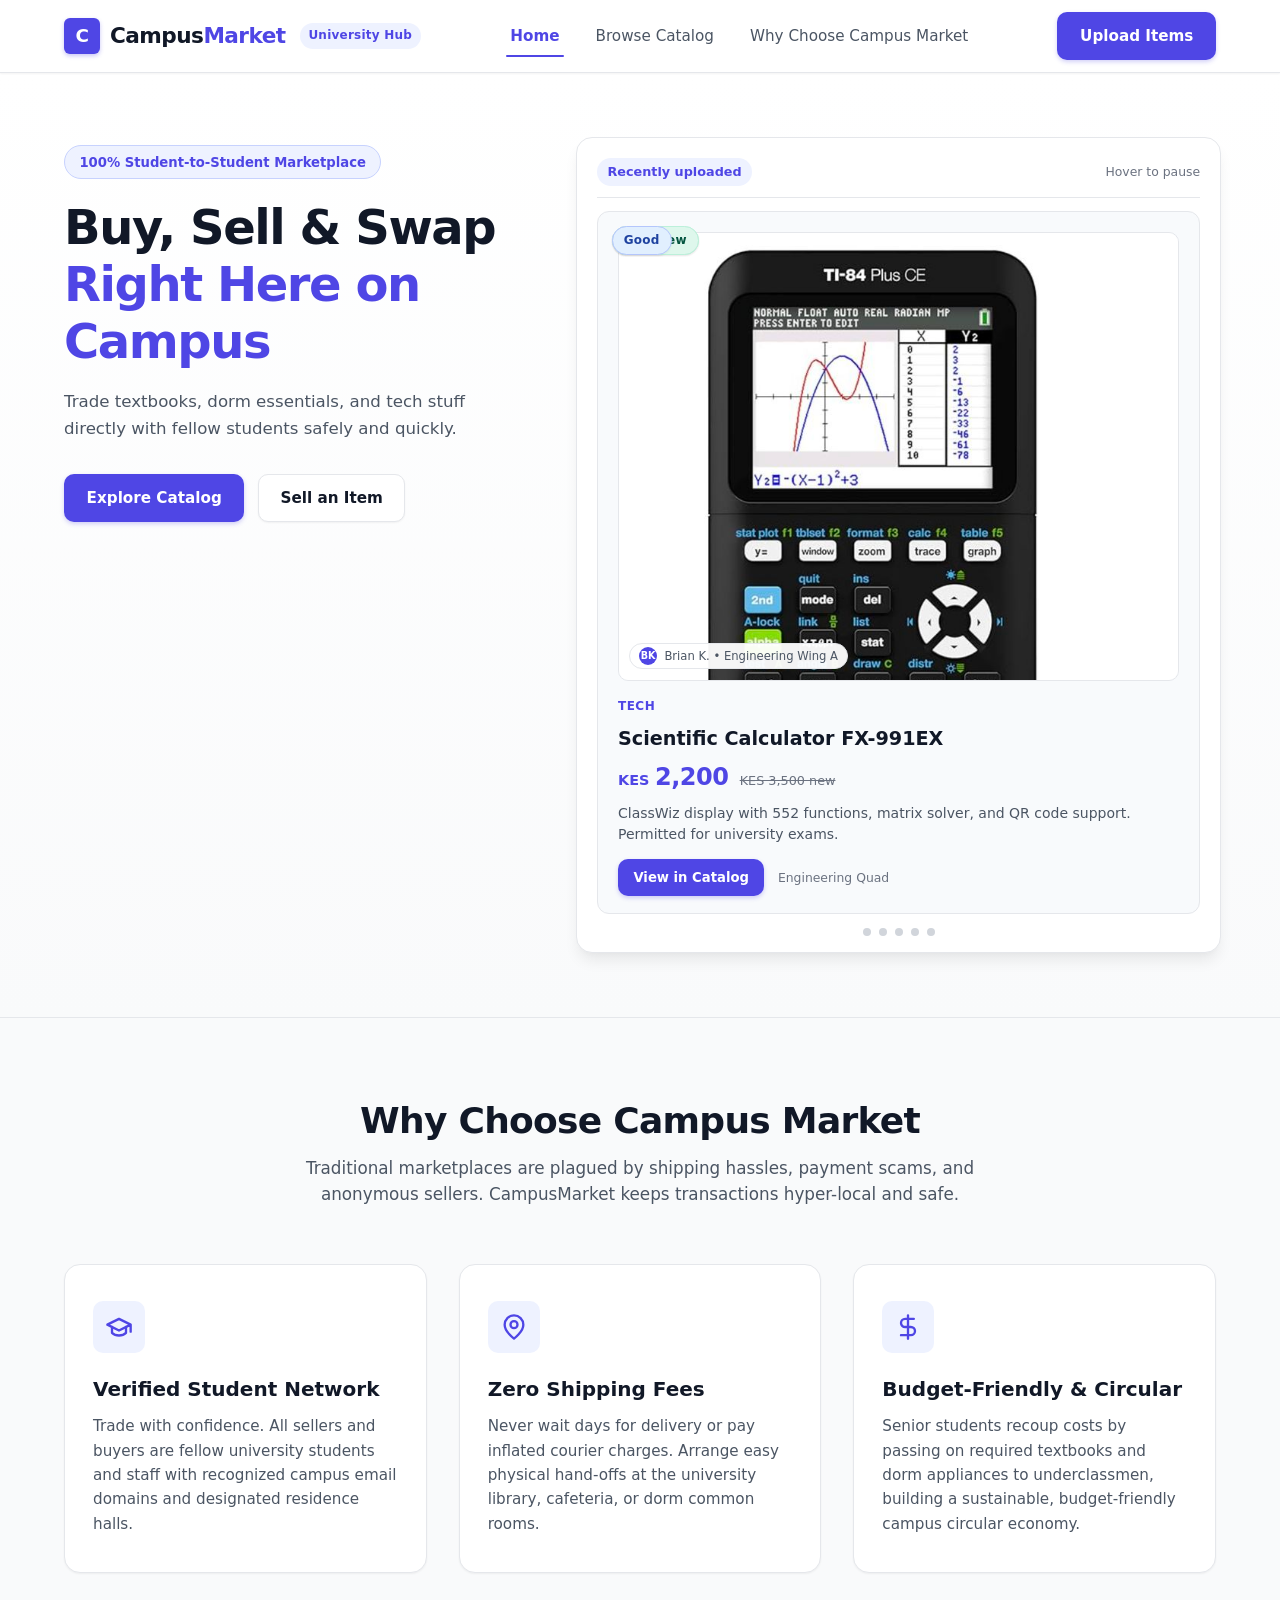
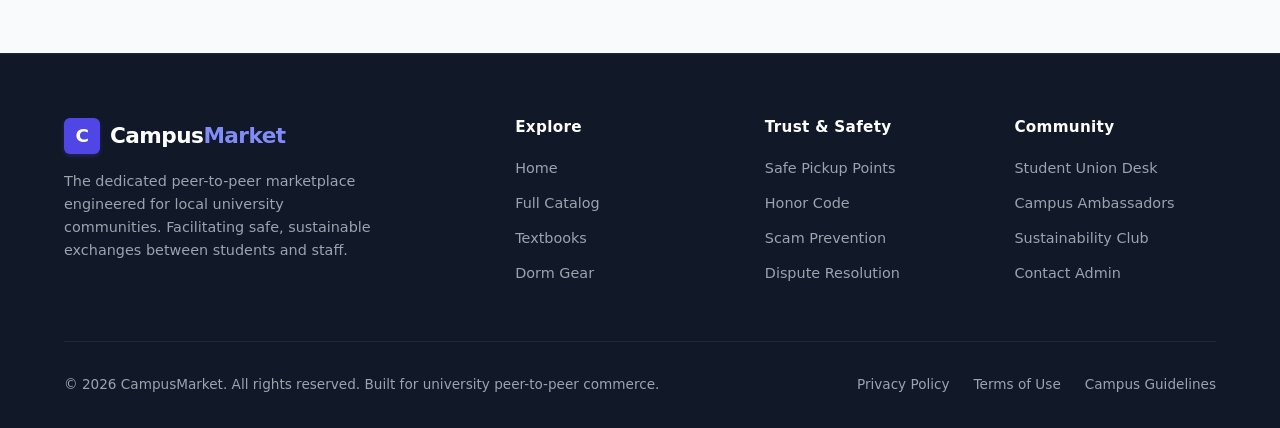
==== commit fd989244: "Part 1: static catalog pages" ====
--- a/index.html
+++ b/index.html
@@ -52,11 +52,11 @@
        ====================================================================== -->
   <main id="main-content">
 
-    <!-- Hero Banner Section (Near Full-Screen Height with Top-Aligned Left Content and Pure CSS Slider on Right) -->
+    <!-- Hero Banner Section -->
     <section class="hero-section hero" id="hero-section" aria-labelledby="hero-heading">
-      <div class="container hero-container">
+      <div class="hero-container">
         
-        <!-- Left Column: Catchphrase & Messaging (~40% width, Top-Aligned) -->
+        <!-- Left Column: Messaging (~40% width, Top-Aligned) -->
         <div class="hero-content" id="hero-content">
           <div class="hero-pill-badge" id="hero-badge">
             100% Student-to-Student Marketplace
@@ -80,18 +80,16 @@
           </div>
         </div>
 
-        <!-- Right Column: Animated Product Slider Showcase (~60% width) -->
+        <!-- Right Column: Animated Showcase (~60% width) -->
         <div class="hero-showcase" id="hero-showcase">
           <div class="slider-wrapper">
             
             <!-- Slider Top Utility Bar -->
             <div class="slider-top-bar">
               <div class="slider-status-pill">
-                <span class="live-dot" aria-hidden="true"></span>
-                <span>Live Student Listings (5 Active)</span>
+                <span>Recently uploaded</span>
               </div>
               <div class="slider-hint">
-                <span class="pause-symbol" aria-hidden="true">&#10074;&#10074;</span>
                 <span>Hover to pause</span>
               </div>
             </div>
@@ -105,20 +103,9 @@
                   <div class="slide-inner">
                     <!-- Top Portion: Visual Container -->
                     <div class="slide-image-container">
-                      <span class="featured-campus-badge">Featured on Campus</span>
-                      <div class="slide-graphic-box">
-                        <svg width="84" height="84" viewBox="0 0 24 24" fill="none" stroke="#4F46E5" stroke-width="1.6" stroke-linecap="round" stroke-linejoin="round" aria-hidden="true">
-                          <rect x="4" y="2" width="16" height="20" rx="2"></rect>
-                          <line x1="8" y1="6" x2="16" y2="6"></line>
-                          <line x1="16" y1="14" x2="16" y2="18"></line>
-                          <path d="M16 10h.01"></path>
-                          <path d="M12 10h.01"></path>
-                          <path d="M8 10h.01"></path>
-                          <path d="M12 14h.01"></path>
-                          <path d="M8 14h.01"></path>
-                          <path d="M12 18h.01"></path>
-                          <path d="M8 18h.01"></path>
-                        </svg>
+
+                      <div class="slide-image-frame">
+                        <img src="images/Calculator.jpeg" alt="Scientific Calculator FX-991EX" class="slide-img">
                       </div>
                       <div class="slide-seller-pill">
                         <span class="seller-avatar" aria-hidden="true">BK</span>
@@ -130,7 +117,6 @@
                     <div class="slide-content">
                       <div class="slide-meta-row">
                         <span class="card-category-tag">Tech</span>
-                        <span class="condition-badge badge-like-new">Like New</span>
                       </div>
                       <h3 class="slide-title">Scientific Calculator FX-991EX</h3>
                       <div class="slide-price-tag">
@@ -142,8 +128,8 @@
                         ClassWiz display with 552 functions, matrix solver, and QR code support. Permitted for university exams.
                       </p>
                       <div class="slide-actions">
-                        <a href="catalog.html#product-3" class="btn btn-primary btn-sm">View in Catalog &rarr;</a>
-                        <span class="slide-pickup-note">&#128205; Engineering Quad</span>
+                        <a href="catalog.html#product-3" class="btn btn-primary btn-sm">View in Catalog</a>
+                        <span class="slide-pickup-note">Engineering Quad</span>
                       </div>
                     </div>
                   </div>
@@ -154,14 +140,8 @@
                   <div class="slide-inner">
                     <!-- Top Portion: Visual Container -->
                     <div class="slide-image-container">
-                      <span class="featured-campus-badge">Featured on Campus</span>
-                      <div class="slide-graphic-box">
-                        <svg width="84" height="84" viewBox="0 0 24 24" fill="none" stroke="#4F46E5" stroke-width="1.6" stroke-linecap="round" stroke-linejoin="round" aria-hidden="true">
-                          <path d="M4 19.5v-15A2.5 2.5 0 0 1 6.5 2H20v20H6.5a2.5 2.5 0 0 1-2.5-2.5Z"></path>
-                          <path d="M6 6h10"></path>
-                          <path d="M6 10h10"></path>
-                          <path d="M12 14c-1 0-2 .8-2 2s1 2 2 2 2 .8 2 2-1 2-2 2"></path>
-                        </svg>
+                      <div class="slide-image-frame">
+                        <img src="images/Calculus_ Early Transcendentals.jpeg" alt="Calculus: Early Transcendentals" class="slide-img">
                       </div>
                       <div class="slide-seller-pill">
                         <span class="seller-avatar" aria-hidden="true">AW</span>
@@ -185,8 +165,8 @@
                         James Stewart 9th Edition hardcover. Pristine condition with crisp, clean unhighlighted pages.
                       </p>
                       <div class="slide-actions">
-                        <a href="catalog.html#product-1" class="btn btn-primary btn-sm">View in Catalog &rarr;</a>
-                        <span class="slide-pickup-note">&#128205; Library 2nd Floor</span>
+                        <a href="catalog.html#product-1" class="btn btn-primary btn-sm">View in Catalog</a>
+                        <span class="slide-pickup-note">Library 2nd Floor</span>
                       </div>
                     </div>
                   </div>
@@ -197,14 +177,8 @@
                   <div class="slide-inner">
                     <!-- Top Portion: Visual Container -->
                     <div class="slide-image-container">
-                      <span class="featured-campus-badge">Featured on Campus</span>
-                      <div class="slide-graphic-box">
-                        <svg width="84" height="84" viewBox="0 0 24 24" fill="none" stroke="#4F46E5" stroke-width="1.6" stroke-linecap="round" stroke-linejoin="round" aria-hidden="true">
-                          <path d="M5 2h14a2 2 0 0 1 2 2v16a2 2 0 0 1-2 2H5a2 2 0 0 1-2-2V4a2 2 0 0 1 2-2Z"></path>
-                          <line x1="3" y1="10" x2="21" y2="10"></line>
-                          <line x1="7" y1="6" x2="7" y2="7"></line>
-                          <line x1="7" y1="14" x2="7" y2="16"></line>
-                        </svg>
+                      <div class="slide-image-frame">
+                        <img src="images/Mini Fridge.jpeg" alt="Mini Fridge and Dorm Kettle" class="slide-img">
                       </div>
                       <div class="slide-seller-pill">
                         <span class="seller-avatar" aria-hidden="true">DO</span>
@@ -228,8 +202,8 @@
                         Fast-boil 1.8L auto-shutoff electric kettle and hostel cooler storage essentials. Fully tested.
                       </p>
                       <div class="slide-actions">
-                        <a href="catalog.html#product-2" class="btn btn-primary btn-sm">View in Catalog &rarr;</a>
-                        <span class="slide-pickup-note">&#128205; Hall 4 Common Room</span>
+                        <a href="catalog.html#product-2" class="btn btn-primary btn-sm">View in Catalog</a>
+                        <span class="slide-pickup-note">Hall 4 Common Room</span>
                       </div>
                     </div>
                   </div>
@@ -240,17 +214,8 @@
                   <div class="slide-inner">
                     <!-- Top Portion: Visual Container -->
                     <div class="slide-image-container">
-                      <span class="featured-campus-badge">Featured on Campus</span>
-                      <div class="slide-graphic-box">
-                        <svg width="84" height="84" viewBox="0 0 24 24" fill="none" stroke="#4F46E5" stroke-width="1.6" stroke-linecap="round" stroke-linejoin="round" aria-hidden="true">
-                          <path d="M12 2v6"></path>
-                          <path d="M9 8h6l2 4H7l2-4z"></path>
-                          <path d="M12 12v6"></path>
-                          <path d="M8 22h8"></path>
-                          <line x1="12" y1="18" x2="12" y2="22"></line>
-                          <line x1="5" y1="12" x2="3" y2="13"></line>
-                          <line x1="19" y1="12" x2="21" y2="13"></line>
-                        </svg>
+                      <div class="slide-image-frame">
+                        <img src="images/study Lamp.jpeg" alt="TaoTronics LED Study Desk Lamp" class="slide-img">
                       </div>
                       <div class="slide-seller-pill">
                         <span class="seller-avatar" aria-hidden="true">FC</span>
@@ -274,8 +239,8 @@
                         Flicker-free desk lamp with 5 color temperatures, multi-level dimming, and built-in USB charging port.
                       </p>
                       <div class="slide-actions">
-                        <a href="catalog.html#product-4" class="btn btn-primary btn-sm">View in Catalog &rarr;</a>
-                        <span class="slide-pickup-note">&#128205; Hall 2 Reception</span>
+                        <a href="catalog.html#product-4" class="btn btn-primary btn-sm">View in Catalog</a>
+                        <span class="slide-pickup-note">Hall 2 Reception</span>
                       </div>
                     </div>
                   </div>
@@ -286,12 +251,8 @@
                   <div class="slide-inner">
                     <!-- Top Portion: Visual Container -->
                     <div class="slide-image-container">
-                      <span class="featured-campus-badge">Featured on Campus</span>
-                      <div class="slide-graphic-box">
-                        <svg width="84" height="84" viewBox="0 0 24 24" fill="none" stroke="#4F46E5" stroke-width="1.6" stroke-linecap="round" stroke-linejoin="round" aria-hidden="true">
-                          <path d="M3 18v-6a9 9 0 0 1 18 0v6"></path>
-                          <path d="M21 19a2 2 0 0 1-2 2h-1a2 2 0 0 1-2-2v-3a2 2 0 0 1 2-2h3zM3 19a2 2 0 0 0 2 2h1a2 2 0 0 0 2-2v-3a2 2 0 0 0-2-2H3z"></path>
-                        </svg>
+                      <div class="slide-image-frame">
+                        <img src="images/Headphones .jpeg" alt="Sony WH-CH720N Headphones" class="slide-img">
                       </div>
                       <div class="slide-seller-pill">
                         <span class="seller-avatar" aria-hidden="true">SA</span>
@@ -315,8 +276,8 @@
                         Dual noise-sensor active cancellation with 35-hour battery life. Ideal for focused revision in campus libraries.
                       </p>
                       <div class="slide-actions">
-                        <a href="catalog.html#product-6" class="btn btn-primary btn-sm">View in Catalog &rarr;</a>
-                        <span class="slide-pickup-note">&#128205; Postgraduate Hall</span>
+                        <a href="catalog.html#product-6" class="btn btn-primary btn-sm">View in Catalog</a>
+                        <span class="slide-pickup-note">Postgraduate Hall</span>
                       </div>
                     </div>
                   </div>
@@ -340,7 +301,7 @@
       </div>
     </section>
 
-    <!-- Features & Benefits Section (3-Column Architecture) -->
+    <!-- Features & Benefits Section -->
     <section class="features-section" id="features" aria-labelledby="features-heading">
       <div class="container">
         
@@ -354,7 +315,6 @@
           <!-- Feature 1: Verified University Network -->
           <article class="feature-card" id="feature-verified">
             <div class="feature-icon-bubble" aria-hidden="true">
-              <!-- Academic Verification Icon -->
               <svg width="28" height="28" viewBox="0 0 24 24" fill="none" stroke="currentColor" stroke-width="2" stroke-linecap="round" stroke-linejoin="round">
                 <path d="M22 10v6M2 10l10-5 10 5-10 5z"></path>
                 <path d="M6 12v5c3 3 9 3 12 0v-5"></path>
@@ -369,7 +329,6 @@
           <!-- Feature 2: Zero Shipping & Instant Pickup -->
           <article class="feature-card" id="feature-shipping">
             <div class="feature-icon-bubble" aria-hidden="true">
-              <!-- Location / Hand-off Icon -->
               <svg width="28" height="28" viewBox="0 0 24 24" fill="none" stroke="currentColor" stroke-width="2" stroke-linecap="round" stroke-linejoin="round">
                 <path d="M20 10c0 6-8 12-8 12s-8-6-8-12a8 8 0 0 1 16 0Z"></path>
                 <circle cx="12" cy="10" r="3"></circle>
@@ -384,7 +343,6 @@
           <!-- Feature 3: Affordable Academic Essentials -->
           <article class="feature-card" id="feature-savings">
             <div class="feature-icon-bubble" aria-hidden="true">
-              <!-- Savings / Eco Reuse Icon -->
               <svg width="28" height="28" viewBox="0 0 24 24" fill="none" stroke="currentColor" stroke-width="2" stroke-linecap="round" stroke-linejoin="round">
                 <path d="M12 2v20M17 5H9.5a3.5 3.5 0 0 0 0 7h5a3.5 3.5 0 0 1 0 7H6"></path>
               </svg>
@@ -467,4 +425,4 @@
   </footer>
 
 </body>
-</html>
+</html>
--- a/styles.css
+++ b/styles.css
@@ -1,3 +1,10 @@
+/* ==========================================================================
+   Week 1 
+   ========================================================================== */
+
+/* --------------------------------------------------------------------------
+   1. Design System & CSS Custom Properties (:root)
+   -------------------------------------------------------------------------- */
 :root {
   /* Brand Color Palette */
   --color-primary: #4F46E5;        /* Tech Marketplace Indigo */
@@ -306,16 +313,19 @@
   display: flex;
   align-items: center;
   background: linear-gradient(180deg, #FFFFFF 0%, #F9FAFB 100%);
-  padding: 3.5rem 0;
+  padding: clamp(2.5rem, 5vw, 4rem) 0;
   border-bottom: 1px solid var(--color-border);
 }
 
 .hero-container {
   display: flex;
-  align-items: flex-start; /* Top-align content leaving open space below CTAs */
+  align-items: flex-start;
   justify-content: space-between;
-  gap: 3rem;
+  gap: clamp(2rem, 4vw, 4rem);
   width: 100%;
+  max-width: 1500px;
+  margin: 0 auto;
+  padding: 0 clamp(2rem, 5vw, 4rem);
 }
 
 /* --------------------------------------------------------------------------
@@ -323,7 +333,7 @@
    -------------------------------------------------------------------------- */
 .hero-content {
   flex: 0 0 40%;
-  max-width: 40%;
+  max-width: 480px;
   align-self: flex-start;
   padding-top: 0.5rem;
 }
@@ -343,7 +353,7 @@
 }
 
 .hero-title {
-  font-size: clamp(2rem, 3.4vw, 3rem);
+  font-size: clamp(1.8rem, 4vw, 3rem);
   letter-spacing: -0.03em;
   margin-bottom: 1.15rem;
   line-height: 1.18;
@@ -357,7 +367,7 @@
 }
 
 .hero-subtitle {
-  font-size: 1.05rem;
+  font-size: clamp(0.95rem, 1.3vw, 1.05rem);
   color: var(--color-text-secondary);
   line-height: 1.65;
   margin-bottom: 2rem;
@@ -375,9 +385,9 @@
    -------------------------------------------------------------------------- */
 .hero-showcase {
   flex: 0 0 calc(60% - 3rem);
-  flex: 0 0 57%;
-  max-width: 57%;
-  min-width: 0; /* Defensive CSS: prevent flex children from bursting container */
+  flex: 0 0 56%;
+  max-width: 56%;
+  min-width: 0;
 }
 
 .slider-wrapper {
@@ -387,6 +397,7 @@
   padding: 1.25rem 1.25rem 1rem;
   box-shadow: var(--shadow-lg);
   position: relative;
+  
 }
 
 /* Slider Top Status Header */
@@ -473,21 +484,27 @@
   width: 100%;
 }
 
-/* Top Portion (Visual): Large product image / visual placeholder container */
+/* Top Portion (Visual): Clean Minimal Image Container / Placeholder */
 .slide-image-container,
 .slide-media {
   width: 100%;
-  height: 185px;
-  background: linear-gradient(145deg, #EEF2FF 0%, #E0E7FF 100%);
+  aspect-ratio: 5/4 !important;
+  height: auto !important;
+  height: clamp(160px, 20vw, 185px);
+  background: linear-gradient(145deg, #F8FAFC 0%, #EEF2F6 100%);
+  background-color: #F1F5F9;
   border-radius: var(--radius-md);
-  padding: 0.85rem;
   position: relative;
-  border: 1px solid var(--color-primary-border);
-  display: flex;
-  flex-direction: column;
-  align-items: center;
-  justify-content: center;
+  border: 1px solid var(--color-border);
+  overflow: hidden;
+  display: block;
   margin-bottom: 1rem;
+  transition: background-color var(--transition-base), border-color var(--transition-base);
+}
+
+.slide:hover .slide-image-container {
+  background: linear-gradient(145deg, #F1F5F9 0%, #E2E8F0 100%);
+  border-color: var(--color-primary-border);
 }
 
 .featured-campus-badge {
@@ -502,6 +519,8 @@
   color: #FFFFFF;
   padding: 0.2rem 0.55rem;
   border-radius: var(--radius-pill);
+  z-index: 2;
+  position: absolute;
 }
 
 .slide-graphic-box {
@@ -524,7 +543,11 @@
   color: var(--color-text-secondary);
   font-weight: 500;
   white-space: nowrap;
-  margin-top: auto;
+  margin-top: 0;
+  position: absolute;
+  bottom: 0.65rem;
+  left: 0.65rem;
+  z-index: 2;
 }
 
 .seller-avatar {
@@ -763,4 +786,583 @@
   color: var(--color-text-secondary);
   font-size: 0.95rem;
   line-height: 1.6;
-}+}
+
+/* --------------------------------------------------------------------------
+   7. Catalog Page: Header & Filter Bar
+   -------------------------------------------------------------------------- */
+.catalog-page-main {
+  padding: 3rem 0 5rem;
+  flex: 1;
+}
+
+.catalog-header {
+  margin-bottom: 2.5rem;
+}
+
+.catalog-headline-block {
+  margin-bottom: 1.5rem;
+}
+
+.catalog-headline-block h1 {
+  font-size: 2.25rem;
+  letter-spacing: -0.02em;
+  margin-bottom: 0.5rem;
+}
+
+.catalog-headline-block p {
+  font-size: 1.05rem;
+  color: var(--color-text-secondary);
+}
+
+/* Category Filter Pills */
+.category-filters-nav {
+  margin-bottom: 1.5rem;
+}
+
+.category-filter-list {
+  display: flex;
+  flex-wrap: wrap;
+  gap: 0.625rem;
+  list-style: none;
+}
+
+.filter-pill {
+  display: inline-block;
+  font-family: inherit;
+  font-size: 0.875rem;
+  font-weight: 500;
+  padding: 0.5rem 1.15rem;
+  border-radius: var(--radius-pill);
+  background-color: var(--color-surface);
+  color: var(--color-text-secondary);
+  border: 1px solid var(--color-border);
+  text-decoration: none;
+  cursor: pointer;
+  transition: var(--transition-base);
+}
+
+.filter-pill:hover {
+  background-color: var(--color-surface-subtle);
+  border-color: var(--color-border-dark);
+  color: var(--color-text-primary);
+}
+
+.filter-pill.active {
+  background-color: var(--color-primary);
+  color: var(--color-text-inverse);
+  border-color: var(--color-primary);
+  box-shadow: 0 2px 4px rgba(79, 70, 229, 0.25);
+}
+
+/* Results Status Bar */
+.catalog-status-bar {
+  display: flex;
+  align-items: center;
+  justify-content: space-between;
+  padding: 0.75rem 0;
+  border-top: 1px solid var(--color-border);
+  border-bottom: 1px solid var(--color-border);
+  font-size: 0.875rem;
+  color: var(--color-text-muted);
+}
+
+.sort-indicator {
+  display: flex;
+  align-items: center;
+  gap: 0.5rem;
+}
+
+.sort-indicator strong {
+  color: var(--color-text-primary);
+}
+
+/* --------------------------------------------------------------------------
+   8. Product Grid & Card Architecture
+   -------------------------------------------------------------------------- */
+.product-grid-section {
+  margin-top: 2rem;
+}
+
+.product-grid {
+  display: grid;
+  grid-template-columns: repeat(auto-fit, minmax(280px, 1fr));
+  gap: 2rem;
+}
+
+/* The Product Card Component */
+.product-card {
+  background-color: var(--color-surface);
+  border: 1px solid var(--color-border);
+  border-radius: var(--radius-lg);
+  overflow: hidden;
+  box-shadow: var(--shadow-sm);
+  display: flex;
+  flex-direction: column;
+  transition: var(--transition-base);
+}
+
+.product-card:hover {
+  transform: translateY(-4px);
+  border-color: var(--color-primary-border);
+  box-shadow: var(--shadow-card-hover);
+}
+
+/* Card Visual Container / Clean Minimal Placeholder */
+.card-image,
+.card-media-container,
+.img-placeholder {
+  position: relative;
+  width: 100%;
+  height: 200px;
+  background: linear-gradient(145deg, #F8FAFC 0%, #EEF2F6 100%);
+  background-color: #F1F5F9;
+  overflow: hidden;
+  display: block;
+  border-bottom: 1px solid var(--color-border);
+  transition: background-color var(--transition-base), filter var(--transition-base);
+}
+
+.product-card:hover .card-image,
+.product-card:hover .card-media-container,
+.product-card:hover .img-placeholder {
+  background: linear-gradient(145deg, #F1F5F9 0%, #E2E8F0 100%);
+  filter: brightness(0.98);
+}
+
+/* Ensure future <img> tags scale seamlessly and fill the container */
+.card-image img,
+.card-media-container img,
+.slide-image-container img,
+.slide-media img,
+.img-placeholder img {
+  width: 100%;
+  height: 100%;
+  object-fit: contain;
+  display: block;
+}
+
+/* Condition Badges */
+.condition-badge {
+  position: absolute;
+  top: 0.85rem;
+  left: 0.85rem;
+  z-index: 2;
+  font-size: 0.75rem;
+  font-weight: 700;
+  letter-spacing: 0.02em;
+  padding: 0.25rem 0.7rem;
+  border-radius: var(--radius-pill);
+  box-shadow: var(--shadow-sm);
+}
+
+.badge-like-new {
+  background-color: var(--badge-like-new-bg);
+  color: var(--badge-like-new-text);
+  border: 1px solid #BCF0DA;
+}
+
+.badge-good {
+  background-color: var(--badge-good-bg);
+  color: var(--badge-good-text);
+  border: 1px solid #B4C6FC;
+}
+
+.badge-usable {
+  background-color: var(--badge-usable-bg);
+  color: var(--badge-usable-text);
+  border: 1px solid #FDE68A;
+}
+
+/* Card Body Content */
+.card-body {
+  padding: 1.25rem 1.25rem 1rem;
+  flex: 1;
+  display: flex;
+  flex-direction: column;
+}
+
+.card-category-tag {
+  font-size: 0.75rem;
+  font-weight: 600;
+  text-transform: uppercase;
+  letter-spacing: 0.04em;
+  color: var(--color-primary);
+  margin-bottom: 0.35rem;
+}
+
+.product-title {
+  font-size: 1.1rem;
+  line-height: 1.35;
+  margin-bottom: 0.5rem;
+  color: var(--color-text-primary);
+}
+
+.product-price {
+  font-size: 1.25rem;
+  font-weight: 800;
+  color: var(--color-text-primary);
+  letter-spacing: -0.01em;
+  margin-bottom: 0.75rem;
+  display: flex;
+  align-items: baseline;
+  gap: 0.25rem;
+}
+
+.currency-label {
+  font-size: 0.9rem;
+  color: var(--color-primary);
+  font-weight: 700;
+}
+
+.product-description {
+  font-size: 0.875rem;
+  color: var(--color-text-secondary);
+  line-height: 1.55;
+  margin-bottom: 1.25rem;
+  flex: 1;
+}
+
+/* --------------------------------------------------------------------------
+   9. Product Card Footer: Split Details (Student Info vs Action CTA)
+   -------------------------------------------------------------------------- */
+.card-footer-split {
+  padding: 0.875rem 1.25rem;
+  background-color: #FAFAFB;
+  border-top: 1px solid var(--color-border);
+  display: flex;
+  align-items: center;
+  justify-content: space-between;
+  gap: 0.75rem;
+}
+
+/* Left Section: Student Details */
+.student-info-block {
+  display: flex;
+  flex-direction: column;
+  gap: 0.2rem;
+  min-width: 0; /* Prevents overflow */
+}
+
+.student-name-row {
+  display: flex;
+  align-items: center;
+  gap: 0.35rem;
+  font-size: 0.825rem;
+  font-weight: 700;
+  color: var(--color-text-primary);
+  white-space: nowrap;
+  overflow: hidden;
+  text-overflow: ellipsis;
+}
+
+.verified-dot {
+  width: 7px;
+  height: 7px;
+  border-radius: 50%;
+  background-color: #10B981; /* Green verification indicator */
+  flex-shrink: 0;
+}
+
+.student-meta-item {
+  font-size: 0.75rem;
+  color: var(--color-text-muted);
+  display: flex;
+  align-items: center;
+  gap: 0.35rem;
+  white-space: nowrap;
+  overflow: hidden;
+  text-overflow: ellipsis;
+}
+
+.meta-icon {
+  display: inline-block;
+  font-size: 0.75rem;
+}
+
+.student-phone-link {
+  color: var(--color-text-muted);
+  font-family: var(--font-mono);
+  font-size: 0.725rem;
+  letter-spacing: -0.01em;
+  transition: color var(--transition-fast);
+}
+
+.student-phone-link:hover {
+  color: var(--color-primary);
+}
+
+/* Right Section: Action Button */
+.card-action-block {
+  flex-shrink: 0;
+}
+
+/* --------------------------------------------------------------------------
+   10. Global Footer Architecture
+   -------------------------------------------------------------------------- */
+.global-footer {
+  margin-top: auto;
+  background-color: #111827;
+  color: #9CA3AF;
+  border-top: 1px solid #1F2937;
+  padding: 4rem 0 2rem;
+  font-size: 0.9rem;
+}
+
+.footer-grid {
+  display: grid;
+  grid-template-columns: 2fr 1fr 1fr 1fr;
+  gap: 3rem;
+  margin-bottom: 3.5rem;
+}
+
+.footer-brand-col p {
+  margin-top: 1rem;
+  max-width: 320px;
+  line-height: 1.6;
+  color: #9CA3AF;
+}
+
+.footer-brand-logo {
+  color: #FFFFFF;
+}
+
+.footer-brand-logo .brand-accent {
+  color: #818CF8;
+}
+
+.footer-col h4 {
+  color: #FFFFFF;
+  font-size: 0.95rem;
+  font-weight: 700;
+  letter-spacing: 0.02em;
+  margin-bottom: 1.25rem;
+}
+
+.footer-nav-list {
+  list-style: none;
+  display: flex;
+  flex-direction: column;
+  gap: 0.75rem;
+}
+
+.footer-nav-link {
+  color: #9CA3AF;
+  transition: color var(--transition-fast);
+}
+
+.footer-nav-link:hover {
+  color: #FFFFFF;
+}
+
+.footer-bottom-bar {
+  padding-top: 2rem;
+  border-top: 1px solid #1F2937;
+  display: flex;
+  flex-wrap: wrap;
+  align-items: center;
+  justify-content: space-between;
+  gap: 1rem;
+  font-size: 0.85rem;
+}
+
+.copyright-text {
+  color: #9CA3AF;
+}
+
+.footer-legal-links {
+  display: flex;
+  gap: 1.5rem;
+  list-style: none;
+}
+
+.footer-legal-links a {
+  color: #9CA3AF;
+}
+
+.footer-legal-links a:hover {
+  color: #FFFFFF;
+}
+
+/* --------------------------------------------------------------------------
+   11. Responsive Breakpoints & Defensive Layouts
+   -------------------------------------------------------------------------- */
+@media (max-width: 992px) {
+  .hero,
+  .hero-section {
+    min-height: auto;
+    padding: 3.5rem 0;
+  }
+
+  .hero-container {
+    flex-direction: column;
+    text-align: center;
+    gap: 3rem;
+  }
+
+  .hero-showcase,
+  .hero-content {
+    flex: 0 0 100%;
+    max-width: 100%;
+    width: 100%;
+  }
+
+  .hero-content {
+    align-self: center;
+    padding-top: 0;
+  }
+
+  .slide-inner {
+    text-align: center;
+    gap: 0.85rem;
+  }
+
+  .slide-meta-row,
+  .slide-price-tag,
+  .slide-actions {
+    justify-content: center;
+  }
+
+  .hero-cta-group {
+    justify-content: center;
+  }
+
+  .hero-stats-row {
+    justify-content: center;
+  }
+
+  .features-grid {
+    grid-template-columns: 1fr;
+    max-width: 540px;
+    margin: 0 auto;
+  }
+
+  .footer-grid {
+    grid-template-columns: 1fr 1fr;
+    gap: 2.5rem;
+  }
+}
+
+@media (max-width: 768px) {
+  .nav-wrapper {
+    height: auto;
+    padding: 1rem 0;
+    flex-wrap: wrap;
+  }
+
+  .nav-actions {
+    margin-left: auto;
+  }
+
+  .hero-section {
+    padding: 2.5rem 0;
+  }
+
+  .slider-wrapper {
+    padding: 0.85rem 0.85rem 0.75rem;
+  }
+
+  .slide {
+    padding: 1rem 0.75rem;
+  }
+
+  .features-section {
+    padding: 3.5rem 0;
+  }
+
+  .catalog-page-main {
+    padding: 2rem 0;
+  }
+
+  .product-grid {
+    grid-template-columns: 1fr;
+  }
+
+  .footer-grid {
+    grid-template-columns: 1fr;
+    gap: 2rem;
+  }
+
+  .footer-bottom-bar {
+    flex-direction: column;
+    align-items: flex-start;
+  }
+}
+
+@media (max-width: 480px) {
+  .nav-list {
+    gap: 1rem;
+  }
+
+  .nav-link {
+    font-size: 0.875rem;
+  }
+  .slide-image-frame {
+    position: absolute;
+    top: 0;
+    left: 0;
+    width: 100%;
+    height: 100%;
+    display: block;
+    }
+    .slide-image-frame img ,
+    .slide-img {
+    width: 100%;
+    height: 100%;
+    object-fit: cover !important;
+    object-position: center !important;
+    }
+
+  .slide-image-container,
+  .slide-media {
+    position: relative;
+    width: 100%;
+    aspect-ratio: 1 / 1 !important;
+    height: auto !important; 
+    background-color: #f3f4f6;
+    border-radius: 12px;
+    overflow: hidden; 
+    flex: none !important;
+  }
+
+  .slide-title {
+    font-size: 1.15rem;
+  }
+
+  .slide-price-tag .price-amount {
+    font-size: 1.4rem;
+  }
+
+  .hero-cta-group {
+    flex-direction: column;
+    width: 100%;
+    gap: 0.75rem;
+  }
+
+  .hero-cta-group .btn {
+    width: 100%;
+    text-align: center;
+  }
+
+  .slider-top-bar {
+    flex-direction: column;
+    align-items: flex-start;
+    gap: 0.35rem;
+  }
+
+  .hero-stats-row {
+    flex-direction: column;
+    gap: 1rem;
+    align-items: center;
+  }
+
+  .card-footer-split {
+    flex-direction: column;
+    align-items: stretch;
+    gap: 0.85rem;
+  }
+
+  .card-action-block .btn {
+    width: 100%;
+  }
+}
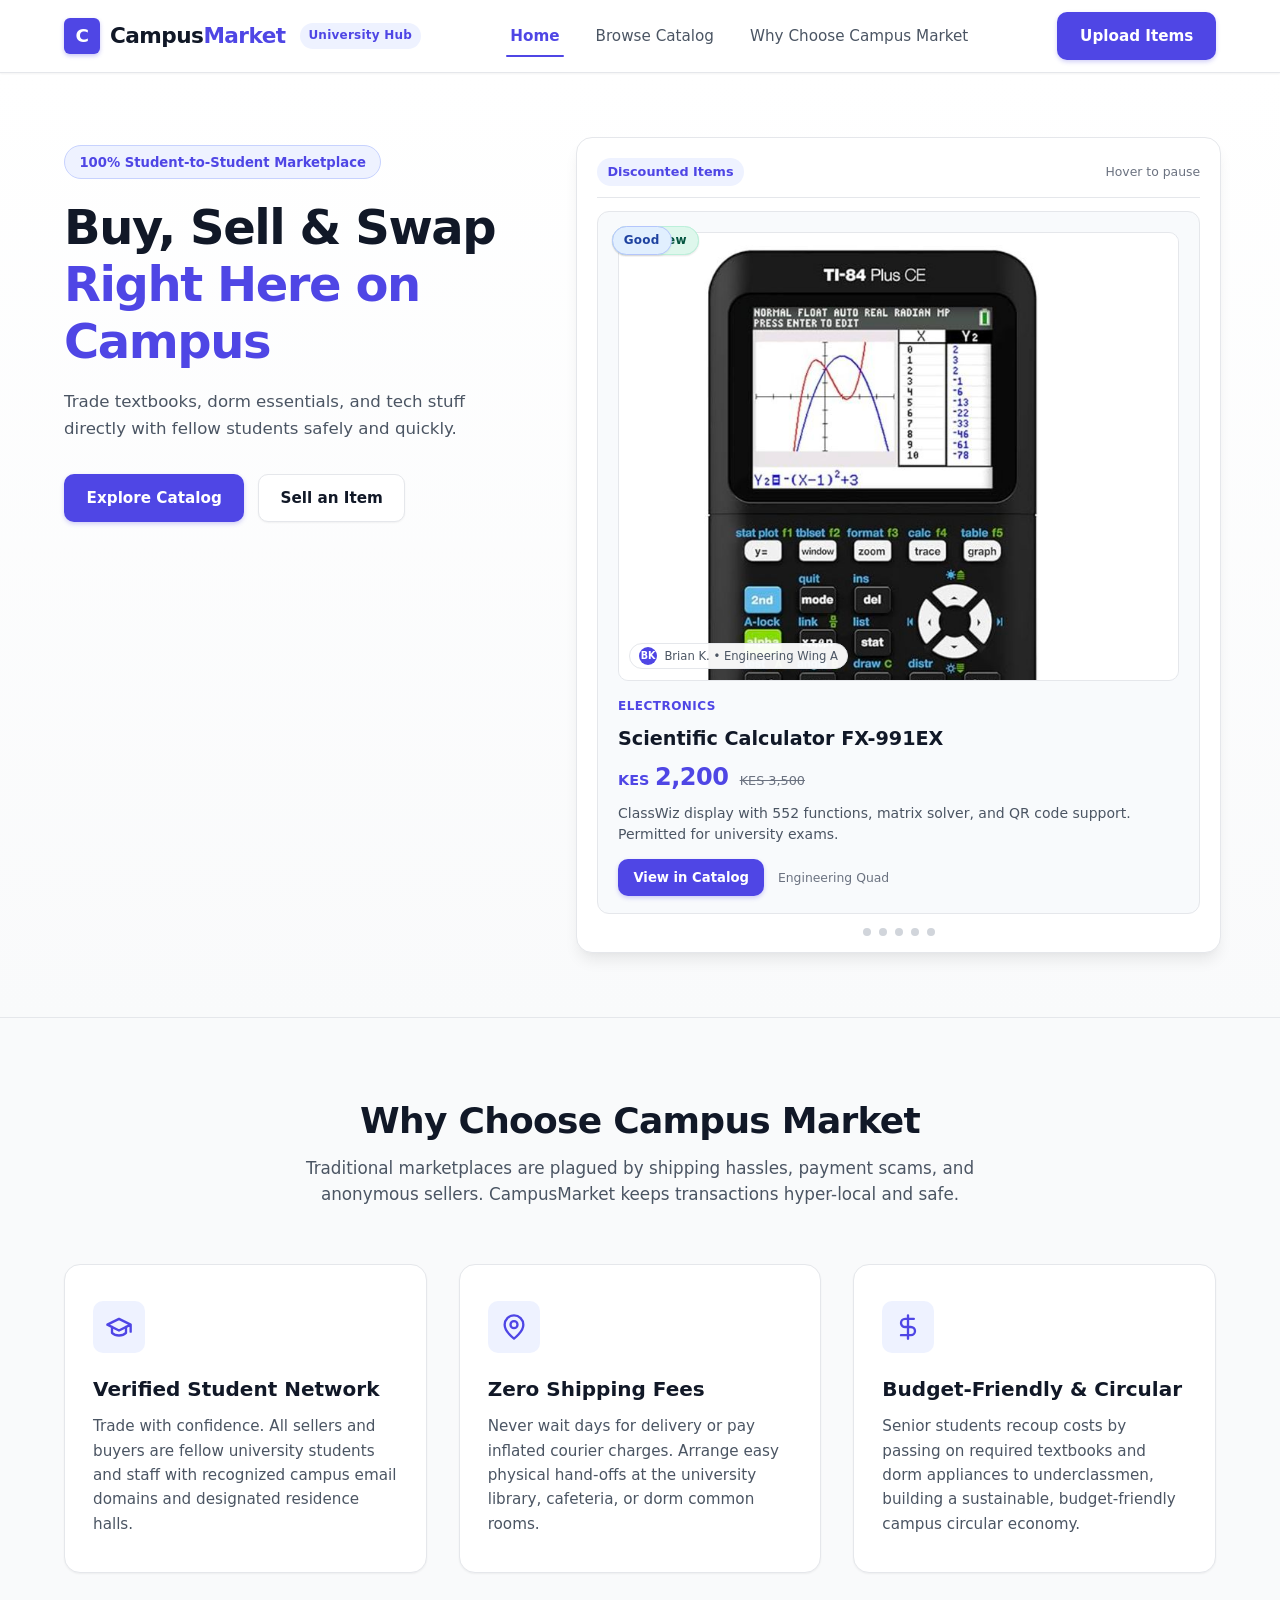
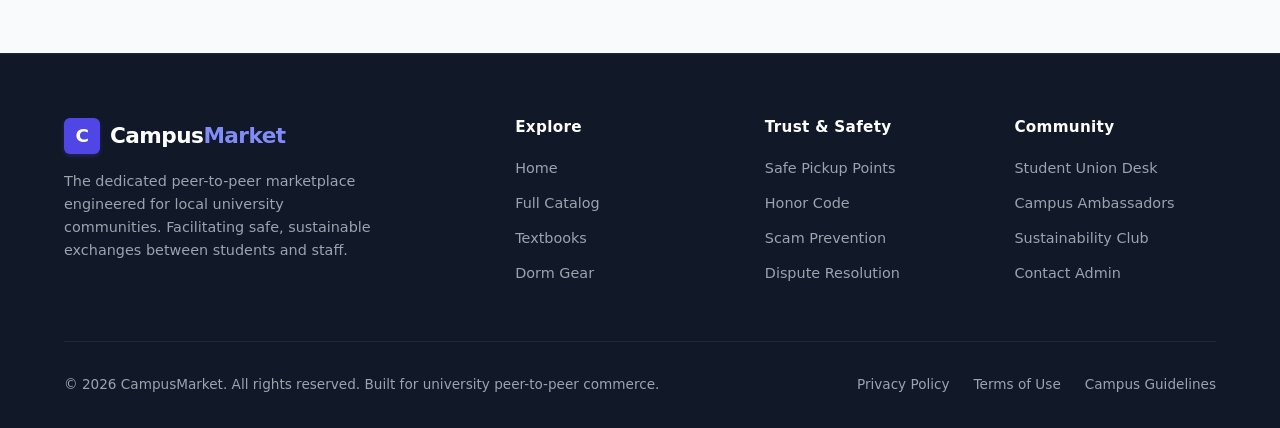
==== commit 818444fd: "Part 2: JS filtering and calculations" ====
--- a/index.html
+++ b/index.html
@@ -87,7 +87,7 @@
             <!-- Slider Top Utility Bar -->
             <div class="slider-top-bar">
               <div class="slider-status-pill">
-                <span>Recently uploaded</span>
+                <span>Discounted Items</span>
               </div>
               <div class="slider-hint">
                 <span>Hover to pause</span>
@@ -116,13 +116,13 @@
                     <!-- Bottom Portion: Product Details Stack -->
                     <div class="slide-content">
                       <div class="slide-meta-row">
-                        <span class="card-category-tag">Tech</span>
+                        <span class="card-category-tag">Electronics</span>
                       </div>
                       <h3 class="slide-title">Scientific Calculator FX-991EX</h3>
                       <div class="slide-price-tag">
                         <span class="price-currency">KES</span>
                         <span class="price-amount">2,200</span>
-                        <span class="price-original">KES 3,500 new</span>
+                        <span class="price-original">KES 3,500</span>
                       </div>
                       <p class="slide-description">
                         ClassWiz display with 552 functions, matrix solver, and QR code support. Permitted for university exams.
@@ -152,14 +152,14 @@
                     <!-- Bottom Portion: Product Details Stack -->
                     <div class="slide-content">
                       <div class="slide-meta-row">
-                        <span class="card-category-tag">Textbook</span>
+                        <span class="card-category-tag">Books</span>
                         <span class="condition-badge badge-like-new">Like New</span>
                       </div>
                       <h3 class="slide-title">Calculus: Early Transcendentals</h3>
                       <div class="slide-price-tag">
                         <span class="price-currency">KES</span>
                         <span class="price-amount">1,500</span>
-                        <span class="price-original">KES 3,800 bookstore</span>
+                        <span class="price-original">KES 3,200</span>
                       </div>
                       <p class="slide-description">
                         James Stewart 9th Edition hardcover. Pristine condition with crisp, clean unhighlighted pages.
@@ -189,14 +189,14 @@
                     <!-- Bottom Portion: Product Details Stack -->
                     <div class="slide-content">
                       <div class="slide-meta-row">
-                        <span class="card-category-tag">Dorm Gear</span>
+                        <span class="card-category-tag">Dorm Furnishings</span>
                         <span class="condition-badge badge-good">Good</span>
                       </div>
-                      <h3 class="slide-title">Mini Fridge / Dorm Kettle</h3>
+                      <h3 class="slide-title">Mini Fridge</h3>
                       <div class="slide-price-tag">
                         <span class="price-currency">KES</span>
-                        <span class="price-amount">3,500</span>
-                        <span class="price-original">KES 6,200 new</span>
+                        <span class="price-amount">10,500</span>
+                        <span class="price-original">KES 14,500</span>
                       </div>
                       <p class="slide-description">
                         Fast-boil 1.8L auto-shutoff electric kettle and hostel cooler storage essentials. Fully tested.
@@ -226,14 +226,14 @@
                     <!-- Bottom Portion: Product Details Stack -->
                     <div class="slide-content">
                       <div class="slide-meta-row">
-                        <span class="card-category-tag">Dorm Gear</span>
+                        <span class="card-category-tag">Dorm FurnFurnishings</span>
                         <span class="condition-badge badge-like-new">Like New</span>
                       </div>
                       <h3 class="slide-title">TaoTronics LED Study Desk Lamp</h3>
                       <div class="slide-price-tag">
                         <span class="price-currency">KES</span>
                         <span class="price-amount">1,850</span>
-                        <span class="price-original">KES 3,200 new</span>
+                        <span class="price-original">KES 3,500 new</span>
                       </div>
                       <p class="slide-description">
                         Flicker-free desk lamp with 5 color temperatures, multi-level dimming, and built-in USB charging port.
@@ -263,14 +263,14 @@
                     <!-- Bottom Portion: Product Details Stack -->
                     <div class="slide-content">
                       <div class="slide-meta-row">
-                        <span class="card-category-tag">Tech</span>
+                        <span class="card-category-tag">Electronics</span>
                         <span class="condition-badge badge-good">Good</span>
                       </div>
                       <h3 class="slide-title">Sony WH-CH720N Headphones</h3>
                       <div class="slide-price-tag">
                         <span class="price-currency">KES</span>
-                        <span class="price-amount">7,900</span>
-                        <span class="price-original">KES 14,500 new</span>
+                        <span class="price-amount">2,500</span>
+                        <span class="price-original">KES 5,000</span>
                       </div>
                       <p class="slide-description">
                         Dual noise-sensor active cancellation with 35-hour battery life. Ideal for focused revision in campus libraries.
--- a/styles.css
+++ b/styles.css
@@ -284,7 +284,7 @@
   transform: translateY(-1px);
 }
 
-.btn-outline {
+.btn-addtocart {
   background-color: transparent;
   color: var(--color-primary);
   border: 1.5px solid var(--color-primary);
@@ -292,7 +292,7 @@
   font-size: 0.875rem;
 }
 
-.btn-outline:hover {
+.btn-addtocart:hover {
   background-color: var(--color-primary);
   color: var(--color-text-inverse);
   box-shadow: 0 2px 6px rgba(79, 70, 229, 0.25);
@@ -1366,3 +1366,136 @@
     width: 100%;
   }
 }
+
+
+/* --------------------------------------------------------------------------
+   Persistent Cart Navigation Button & Slide-Out Drawer
+   -------------------------------------------------------------------------- */
+.cart-nav-btn {
+  display: inline-flex;
+  align-items: center;
+  gap: 0.35rem;
+  font-weight: 1000;
+  border-color: var(--color-primary-border);
+  color: var(--color-primary);
+  background-color: var(--color-primary-light);
+}
+
+.cart-nav-btn:hover {
+  background-color: #E0E7FF;
+  border-color: var(--color-primary);
+}
+
+/* Darkened Background Overlay */
+.cart-overlay {
+  position: fixed;
+  inset: 0;
+  background-color: rgba(17, 24, 39, 0.5);
+  z-index: 1001;
+  opacity: 0;
+  visibility: hidden;
+  transition: opacity var(--transition-base);
+}
+
+.cart-overlay.active {
+  opacity: 1;
+  visibility: visible;
+}
+
+/* Slide-out Drawer Panel */
+.cart-drawer {
+  position: fixed;
+  top: 0;
+  right: -420px;
+  width: 100%;
+  max-width: 400px;
+  height: 100vh;
+  background-color: var(--color-surface);
+  box-shadow: var(--shadow-lg);
+  z-index: 1002;
+  display: flex;
+  flex-direction: column;
+  transition: right 300ms ease-in-out;
+}
+
+.cart-drawer.active {
+  right: 0;
+}
+
+.cart-drawer-header {
+  display: flex;
+  align-items: center;
+  justify-content: space-between;
+  padding: 1.25rem 1.5rem;
+  border-bottom: 1px solid var(--color-border);
+}
+
+.cart-close-btn {
+  background: none;
+  border: none;
+  font-size: 1.75rem;
+  line-height: 1;
+  cursor: pointer;
+  color: var(--color-text-muted);
+}
+
+.cart-drawer-body {
+  flex: 1;
+  overflow-y: auto;
+  padding: 1.25rem 1.5rem;
+}
+
+.empty-cart-msg {
+  text-align: center;
+  color: var(--color-text-muted);
+  margin-top: 2rem;
+  font-style: italic;
+}
+
+/* Item row inside cart drawer */
+.cart-item-row {
+  display: flex;
+  align-items: center;
+  justify-content: space-between;
+  gap: 1rem;
+  padding: 0.85rem 0;
+  border-bottom: 1px solid var(--color-border);
+}
+
+.cart-item-info h4 {
+  font-size: 0.95rem;
+  margin-bottom: 0.2rem;
+  color: var(--color-text-primary);
+}
+
+.cart-item-info p {
+  font-size: 0.825rem;
+  color: var(--color-text-muted);
+}
+
+.cart-item-remove-btn {
+  background: none;
+  border: none;
+  color: #EF4444;
+  font-size: 0.8rem;
+  font-weight: 600;
+  cursor: pointer;
+  padding: 0.25rem;
+}
+
+.cart-drawer-footer {
+  padding: 1.25rem 1.5rem;
+  border-top: 1px solid var(--color-border);
+  background-color: var(--color-bg);
+}
+
+.cart-summary-row {
+  display: flex;
+  justify-content: space-between;
+  font-size: 1.1rem;
+  margin-bottom: 1rem;
+}
+
+.btn-checkout {
+  width: 100%;
+}
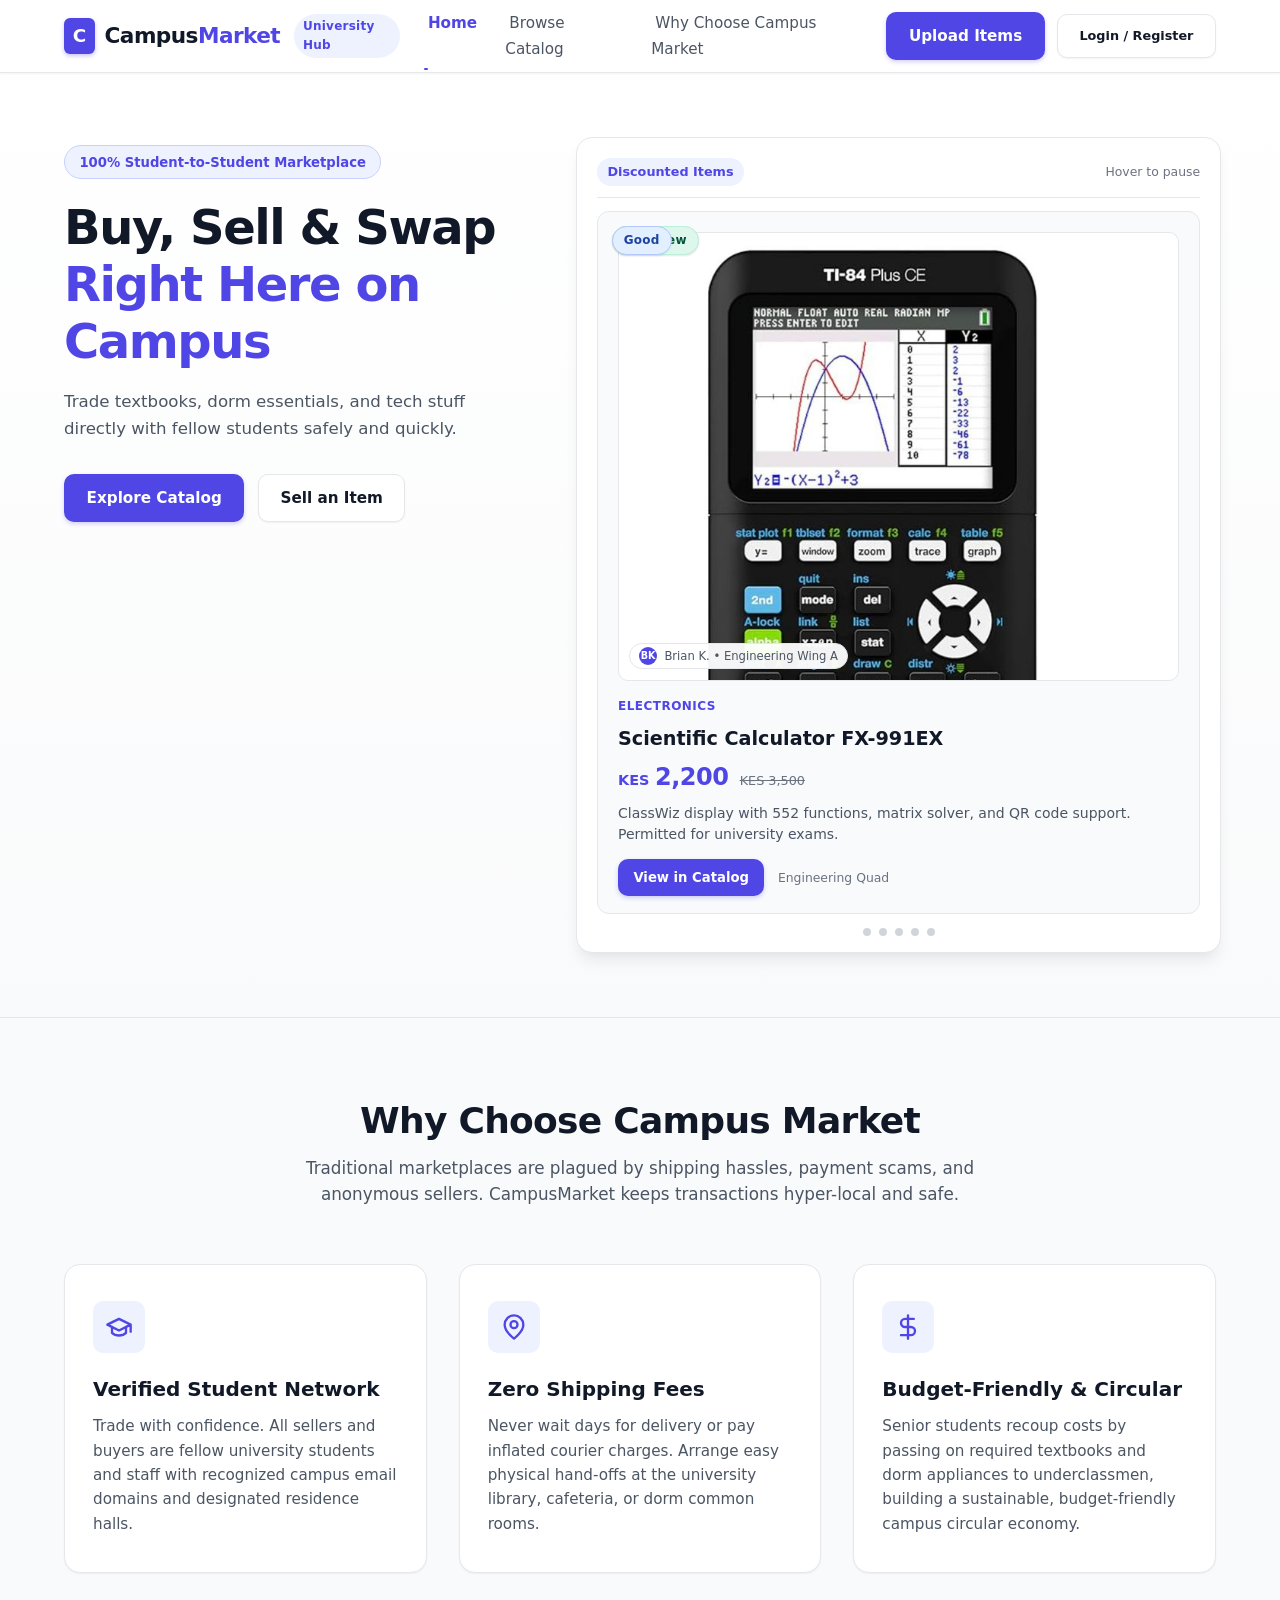
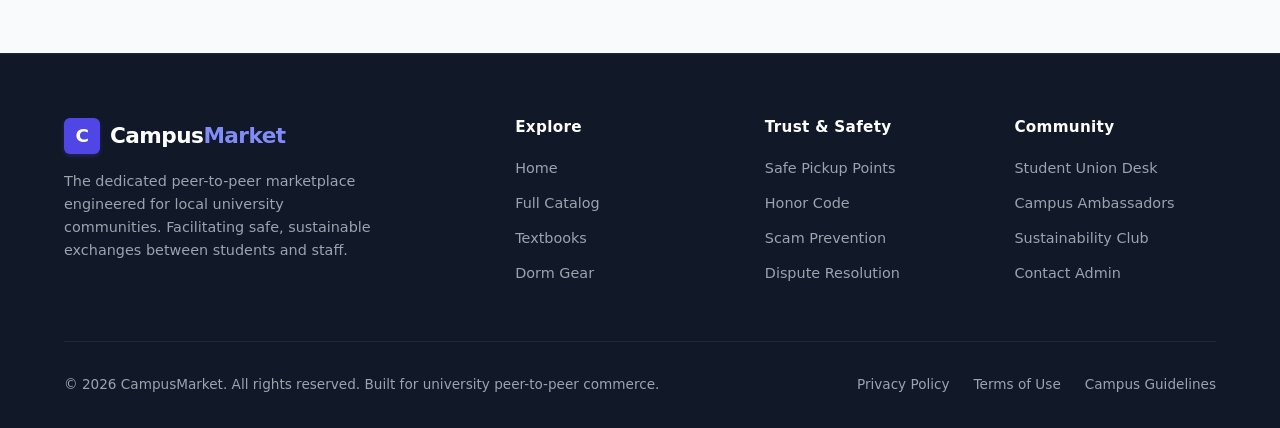
==== commit 8fc49d1b: "Part 3: form validation and interactivity" ====
--- a/index.html
+++ b/index.html
@@ -42,6 +42,7 @@
         <!-- Header Action CTA -->
         <div class="nav-actions">
           <a href="catalog.html#upload" class="btn btn-primary" id="nav-btn-upload">Upload Items</a>
+          <a href="register.html" class="btn btn-secondary" id="nav-btn-auth">Login / Register</a>
         </div>
       </div>
     </div>
--- a/styles.css
+++ b/styles.css
@@ -1,6 +1,3 @@
-/* ==========================================================================
-   Week 1 
-   ========================================================================== */
 
 /* --------------------------------------------------------------------------
    1. Design System & CSS Custom Properties (:root)
@@ -236,6 +233,18 @@
   display: flex;
   align-items: center;
   gap: 0.75rem;
+ 
+}
+
+/*reg/login button*/
+#nav-btn-auth{
+  margin-left: auto !important;
+  font-size: 0.80rem;
+  
+}
+
+#nav-btn-auth:hover{
+  color: var(--color-primary-hover);
 }
 
 /* --------------------------------------------------------------------------
@@ -1498,4 +1507,97 @@
 
 .btn-checkout {
   width: 100%;
-}+}
+
+
+/* --------------------------------------------------------------------------
+   12. Register & Login Form
+   -------------------------------------------------------------------------- */
+       /* Page layout styling for register form */
+    .register-container {
+      max-width: 580px;
+      margin: 2.5rem auto;
+      padding: 2rem;
+      background: #ffffff;
+      border-radius: 12px;
+      box-shadow: 0 4px 12px rgba(0,0,0,0.08);
+      border: 1px solid #e2e8f0;
+    }
+
+    .form-group {
+      margin-bottom: 1.25rem;
+      display: flex;
+      flex-direction: column;
+    }
+
+    .form-group label {
+      font-weight: 600;
+      margin-bottom: 0.4rem;
+      font-size: 0.9rem;
+      color: #334155;
+    }
+
+    .form-group input {
+      padding: 0.75rem;
+      border: 1px solid #cbd5e1;
+      border-radius: 6px;
+      font-size: 0.95rem;
+    }
+
+    .form-group input:focus {
+      outline: none;
+      border-color: #2563eb;
+      box-shadow: 0 0 0 3px rgba(37, 99, 235, 0.1);
+    }
+
+    .password-wrapper {
+      position: relative;
+      display: flex;
+      align-items: center;
+    }
+
+    .password-wrapper input {
+      width: 100%;
+      padding-right: 4.5rem;
+    }
+
+    .toggle-pw-btn {
+      position: absolute;
+      right: 0.5rem;
+      background: none;
+      border: none;
+      color: #2563eb;
+      font-size: 0.8rem;
+      font-weight: 600;
+      cursor: pointer;
+      padding: 0.4rem;
+    }
+
+    .file-preview-box {
+      margin-top: 0.5rem;
+      max-height: 150px;
+      display: none;
+      border-radius: 6px;
+      border: 1px dashed #cbd5e1;
+      object-fit: contain;
+    }
+
+    .alert-box {
+      padding: 0.85rem;
+      border-radius: 6px;
+      margin-bottom: 1.25rem;
+      font-size: 0.9rem;
+      display: none;
+    }
+
+    .alert-error {
+      background-color: #fef2f2;
+      color: #991b1b;
+      border: 1px solid #fecaca;
+    }
+
+    .alert-success {
+      background-color: #f0fdf4;
+      color: #166534;
+      border: 1px solid #bbf7d0;
+    }
